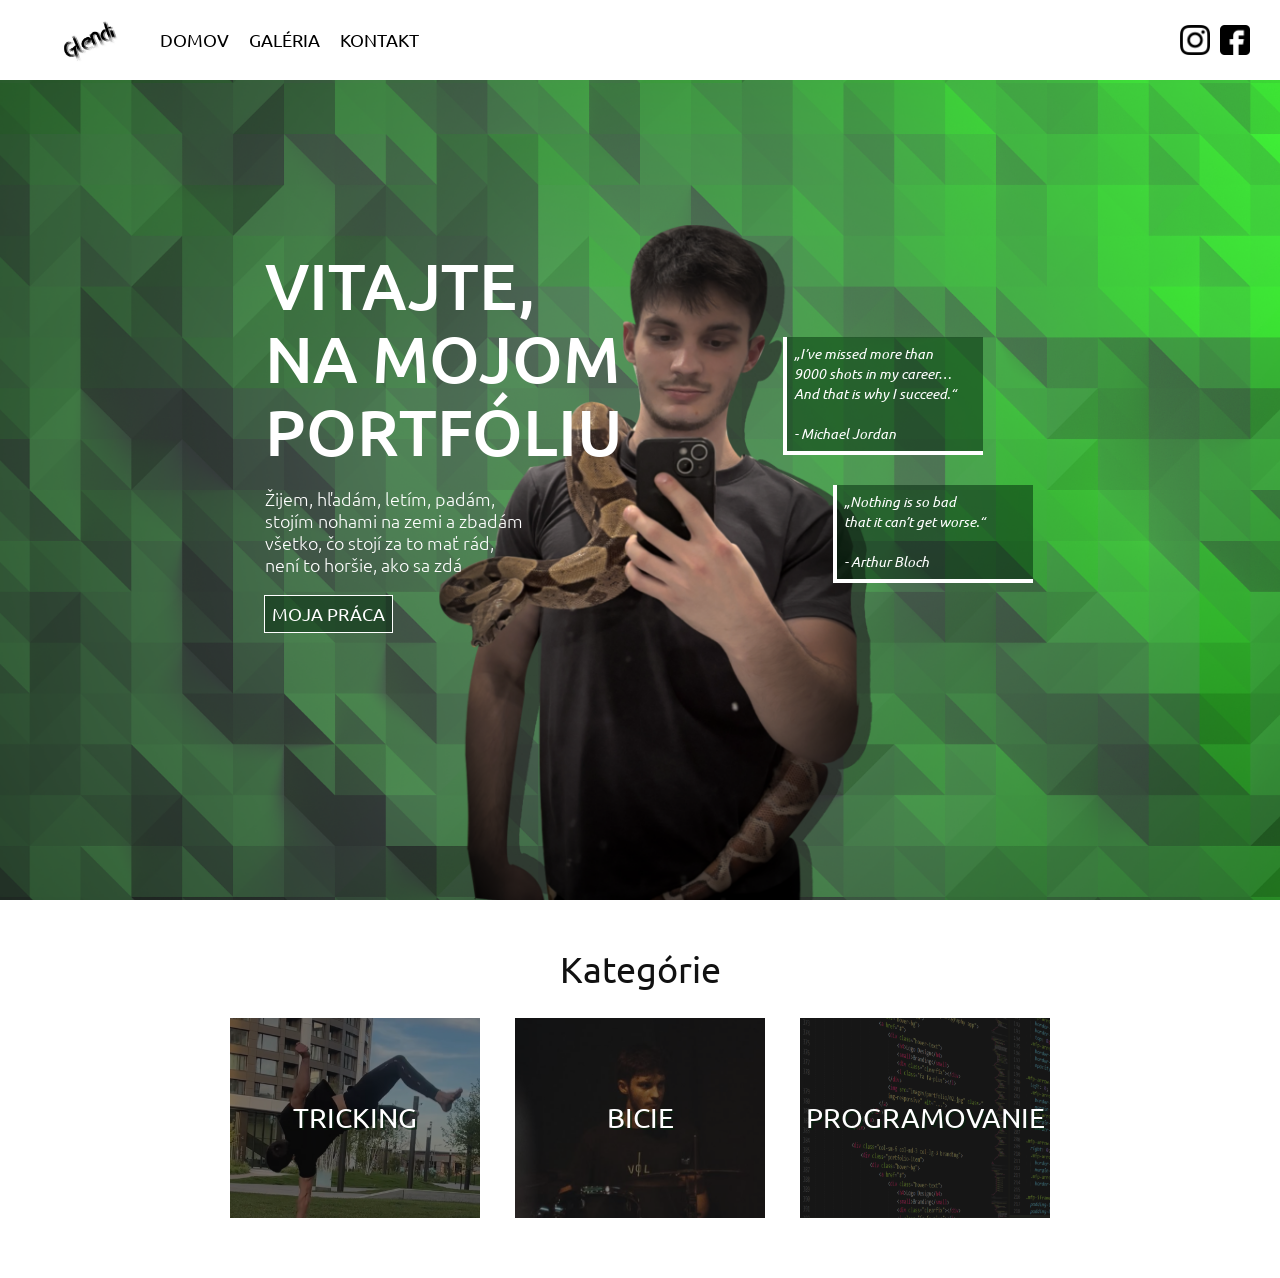
==== index.html @ 655c729f "vytvoril som sekciu s kategoriami, je tam animacia pre hover a overlay na pozadi aby som nemusel lad" ====
<!DOCTYPE html>
<html lang="sk">
<head>
    <meta charset="UTF-8">
    <meta name="viewport" content="width=device-width, initial-scale=1.0">
    <meta name="google" content="notranslate">
    <link rel="preconnect" href="https://fonts.googleapis.com">
    <link rel="preconnect" href="https://fonts.gstatic.com" crossorigin>
    <link href="https://fonts.googleapis.com/css2?family=Ubuntu:ital,wght@0,300;0,400;0,500;0,700;1,300;1,400;1,500;1,700&display=swap" rel="stylesheet">
    <link rel="stylesheet" href="css/reset.css">
    <link rel="stylesheet" href="css/main.css">
    <link rel="stylesheet" href="css/index.css">
    <title>Michal Vojáček - Portfólio</title>
</head>
<body>
    <header class="header-main">
        <div class="header-main-pfp">
            <img src="img/logo.jpg">
            <nav class="header-main-nav">
                <ul>
                    <li><a href="index.html">Domov</a></li>
                    <li><a href="#">Galéria</a></li>
                    <li><a href="#">Kontakt</a></li>  
                </ul>
            </nav>
        </div>
        <div class="header-main-sm">
            <a href="https://www.instagram.com/tricking_glend/"><div class="header-main-sm-ig"></div></a>
            <a href="https://www.facebook.com/michal.vojacek.161/about"><div class="header-main-sm-fb"></div></a>
            </div>
        </div>
    </header>
    <main>
        <div class="main-intro">
            <h1>Vitajte,<br>na mojom<br>portfóliu</h1>
            <p>Žijem, hľadám, letím, padám,<br>stojím nohami na zemi a zbadám<br>
            všetko, čo stojí za to mať rád,<br>není to horšie, ako sa zdá</p>
            <a href="#">Moja práca</a>
        </div>
        <div class="main-quotes">
            <p>„I’ve missed more than<br>9000 shots in my career…<br>And that is why I succeed.“
            <br><br> - Michael Jordan</p>
            <p>„Nothing is so bad<br>that it can’t get worse.“<br><br> - Arthur Bloch</p>
        </div>
    </main>
    <section class="index-category">
        <p>Kategórie</p>
        <a href="#" class="index-category-box">
            <h3>Tricking</h3>
            <div class="dark-overlay"></div>
        </a>
        <a href="#" class="index-category-box">
            <h3>Bicie</h3>
            <div class="dark-overlay"></div>
        </a>
        <a href="#" class="index-category-box">
            <h3>Programovanie</h3>
            <div class="dark-overlay"></div>
        </a>
    </section>
</body>
</html>
---- css/main.css ----
:root {
   --site-color-1: #00260a;
}

body {
    background-color: var(--site-color-1);
}

body:after {
    content: url(../img/instagram.png)  url(../img/facebook.png);
    position: absolute;
    height: 0;
    width: 0;
    z-index: -1;
    overflow: hidden;
}

h1 {
    font-size: 26px;
    line-height: 32px;
    color: white;
    font-family: "Ubuntu", sans-serif;
    font-weight: 450;
    text-transform: uppercase;
}

p {
    font-size: 14px;
    line-height: 18px;
    color: white;
    font-family: "Ubuntu", sans-serif;
    font-weight:200;
}

a {
    cursor: pointer;
    font-size: 18px;
    line-height: 22px;
    color: white;
    font-family: "Ubuntu", sans-serif;
    text-transform: uppercase;
}

.header-main {
    height: 80px;
    top: 0;
    width: 100%;
    background-color: white;
    display: flex;
    justify-content: space-between;
    position: fixed;
    z-index: 1000;
}

.header-main-pfp {
    height: 100%;
    width: fit-content;
    display: flex;
    padding-left: 50px;
}

.header-main-pfp img {
    height: 80px;
}

.header-main-nav {
    height: 100%;
    width: fit-content;
    padding-left: 20px;
}

.header-main-nav ul{
    list-style: none; /*zabrani bulletpointom, odrazkam atd*/
}

.header-main-nav ul li{
    display: inline;
    float: left; /*pritlaci k sebe kontent aby som si urcil medzery ja*/
}

.header-main-nav ul li a{
    padding: 0 10px; /*rovnako ako 0 10px 0 10px*/
    font-family: "Ubuntu", sans-serif;
    line-height: 80px; /*vertikalne oddelenie, nastavi vysku v ktorej sa vycentruje kontent*/
    color: black;
    display: block; /*bude sa spravat ako block a nie text*/
    height: 100%; /*vyska rovnaka jak vyska hlavicky zaisti ze nemusim kliknut priamo na text aby som otvoril link*/
}

.header-main-nav ul li a:hover{
    color: #46a808;
}

.header-main-sm {
    height: 100%;
    width: fit-content;
    padding: 0 30px;
    display: flex;
    align-items: center; /*vertikalny stred*/
    column-gap: 10px;
}

.header-main-sm-ig {
    background-image: url(../img/instagram_black.png);
    width: 30px;
    height: 30px;
    background-size: cover;
    background-repeat: no-repeat;
}

.header-main-sm-fb:hover{
    background-image: url(../img/facebook.png);
}

.header-main-sm-ig:hover{
    background-image: url(../img/instagram.png);
}


.header-main-sm-fb {
    background-image: url(../img/facebook_black.png);
    width: 30px;
    height: 30px;
    background-size: cover; /*pokrytie celeho divka*/
    background-repeat: no-repeat;
}
---- css/index.css ----
main {
    width: 100%;
    height: calc(100vh - 80px);
    background-color: var(--site-color-1); /*ak je v jednom z linknutych css suborov nastavena premenna, da sa pouzit aj v ostatnych suboroch*/
    margin-top: 80px;
    background-image: url(../img/hero_page.png), url(../img/pozadie.png); /*prvy je vzdy na vrchu*/
    background-size: 100vh, cover; /*ak je viac obrazkov nastavenych ako pozadie, da sa pisat dva parametre do jedneho riadku*/
    background-repeat: no-repeat;
    background-position: bottom, center;
    display: flex;
    justify-content: center; /*horizontalne do stredu*/
    align-items: center; /*vertikalne do stredu*/
}

main .main-intro h1{
    font-size: 65px;
    line-height: 73px;
}

main .main-quotes p {
    background-color: #00260a80;
    background-blend-mode: difference;
    width: 200px;
    font-style: italic;
    line-height: 20px;
    padding: 7px;
    border-left: 4px solid white; /*border: width style color*/
    border-bottom: 4px solid white; /*border je z vnutra, outline je z vonka*/
}

main .main-intro a {
    display: block;
    background-color: #00260a80;
    width: fit-content;
    padding: 7px;
    outline: 1px solid white;
}

main .main-intro p {
    font-size: 18px;
    line-height: 22px;
}

main .main-quotes p:nth-child(2) {
    margin-left: 50px; /*child je hocijaky objekt v kontainery, toto  znamena ze kazde xte (podla zatvorky) sa bude spravat dane*/
}

main .main-intro {
    position: relative;
    right: 100px;
    bottom: 50px;
    display: grid;
    row-gap: 20px;
}

main .main-quotes {
    display: grid; /*ma aj stlpce aj riadky*/
    row-gap: 30px;
    position: relative;
    left: 60px;
    bottom: 30px;
    width: 15vw;
}

/*SEKCIA CATEGORY*/

.index-category {
    width: 100%;
    padding: 60px 0;
    background-color: white;
    display: flex;
    justify-content: center;
    column-gap: 35px;
    flex-wrap: wrap;
}

.index-category-box {
    width: 250px;
    height: 200px;
    background-color: red;
    font-size: 32px;
    font-family: "Ubuntu", sans-serif;
    color: white;
    align-content: center;
    background-size: cover;
    background-repeat: no-repeat;
    background-color: var(--site-color-1);
    transition: transform 0.2s ease;
    z-index: 0;
    position: relative;
}

.index-category-box:hover {
    transform: scale(1.1);
}

.index-category-box h3 {
    font-size: 28px;
    font-family: "Ubuntu", sans-serif;
    color: white;
    text-align: center;
    text-shadow: 2px 2px 0px #00260a80; /*takto sa robi tie textu, xoffset yoffset blur farba*/
    line-height: 38px;
    position: relative;
    z-index: 200;
}

.index-category-box:nth-child(2) {
    background-image: url(../img/tricking.jpg);
    background-position: center;
}

.index-category-box:nth-child(3) {
    background-image: url(../img/bicie.jpg);
}

.index-category-box:nth-child(4) {
    background-image: url(../img/programovanie.png);
}

.index-category p {
    color: #111;
    text-align: center;
    font-weight: 400;
    font-size: 36px;
    padding-bottom: 40px;
    flex-basis: 100%; /*flex basis je pociatocna velkost prvku predtym ako flexbox rozdeli miesto*/
}

.dark-overlay {
    width: 100%;
    height: 100%;
    background-color: #111;
    opacity: 0.5;
    z-index: 100;
    position: absolute;
    top: 0;
    bottom: 0;
    left: 0;
    right: 0;
}

.index-category-box:hover .dark-overlay { /*da sa zmenit aj iny element ako ten na ktorom mam kurzor*/
    opacity: 0.1;
}
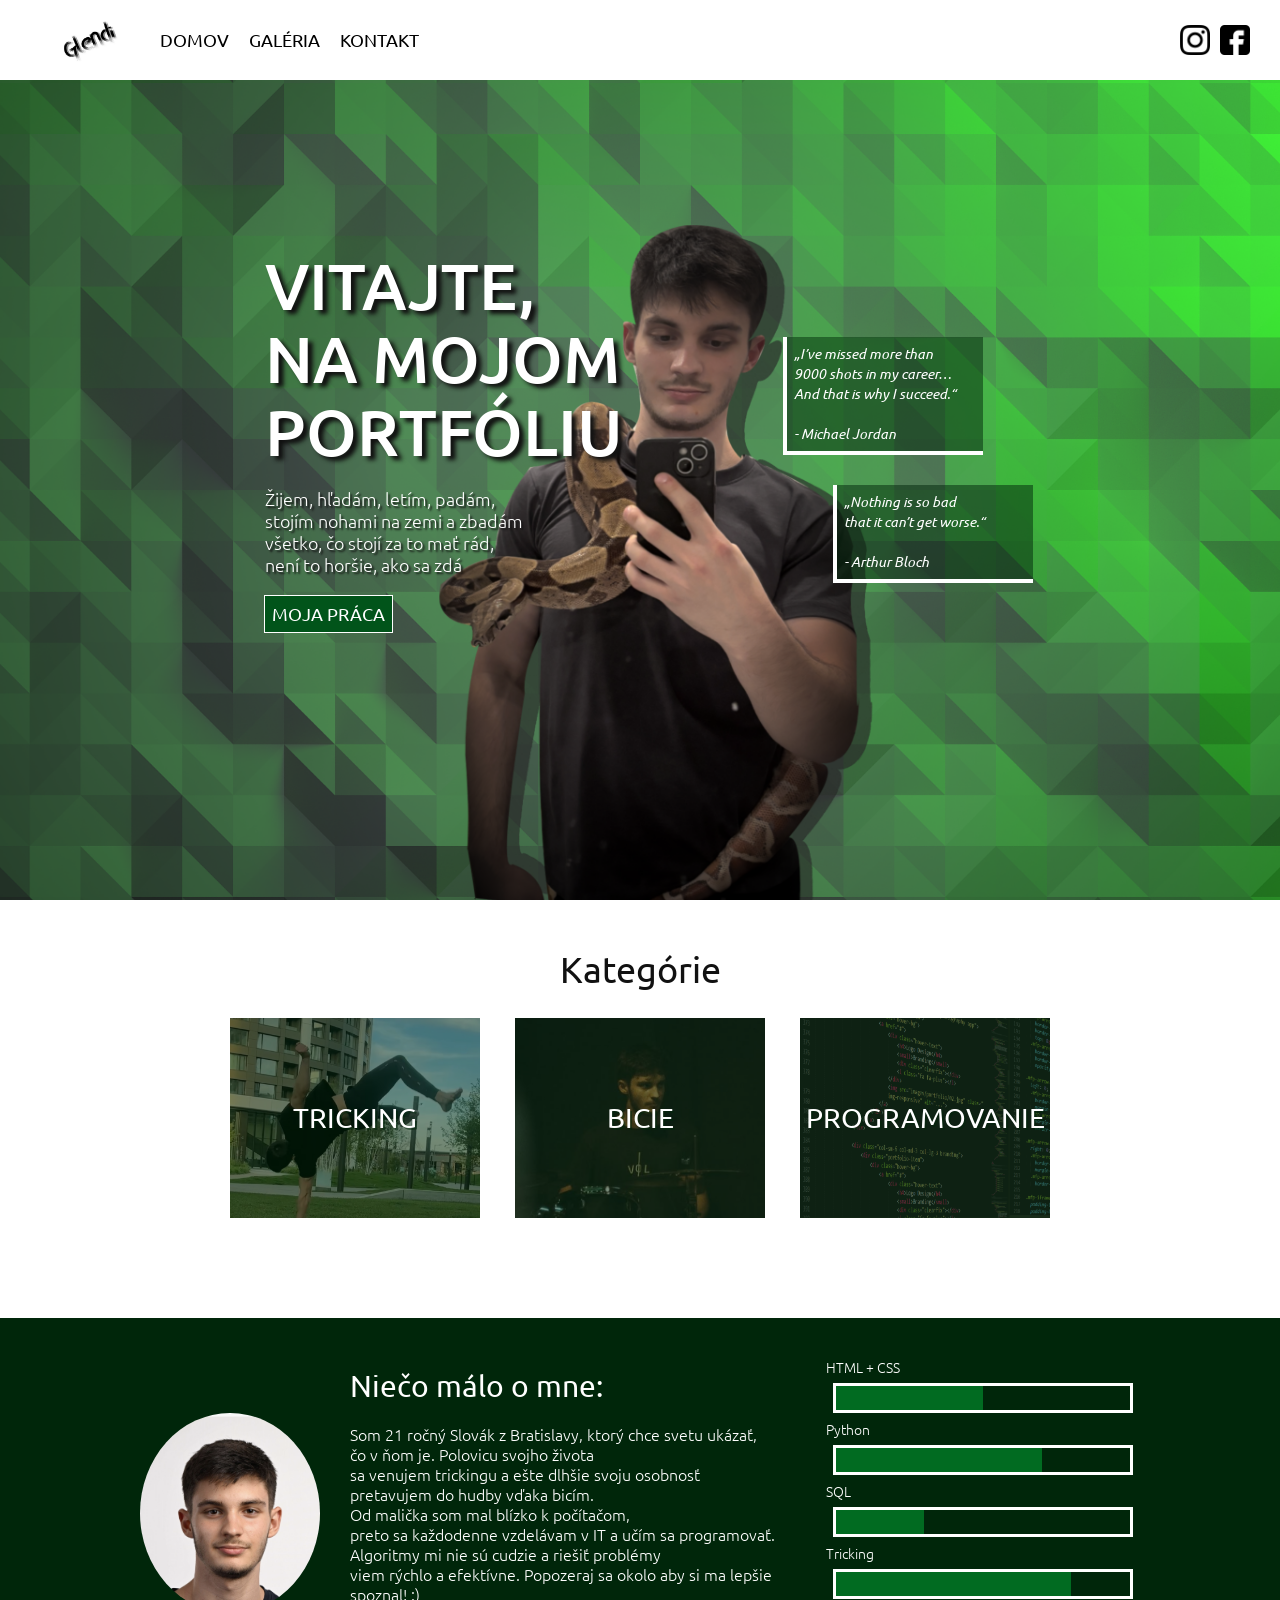
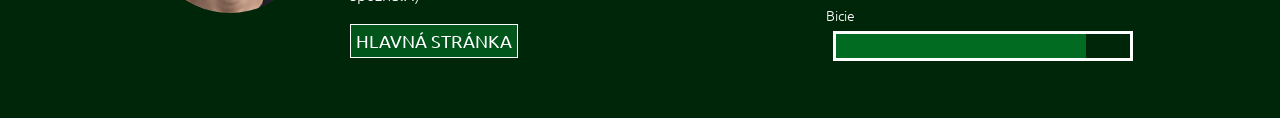
==== commit 9ab2f7cd: "pridal som sekciu o mne, je tam fotka, kratky text a tabulka skillov robena cez css" ====
--- a/index.html
+++ b/index.html
@@ -58,5 +58,42 @@
             <div class="dark-overlay"></div>
         </a>
     </section>
+    <section class="index-about">
+        <div class="wrapper-main index-about-flex"> <!--ak dam medzeru, bere sa to ako dalsia classa-->
+            <div class="index-about-image"></div>
+            <div class="index-about-text">
+                <h2>Niečo málo o mne:</h2>
+                <p>Som 21 ročný Slovák z Bratislavy, ktorý chce svetu ukázať,<br>
+                čo v ňom je. Polovicu svojho života<br>sa venujem trickingu a ešte dlhšie svoju osobnosť<br>
+                pretavujem do hudby vďaka bicím.<br>Od malička som mal blízko k počítačom,<br>
+                preto sa každodenne vzdelávam v IT a učím sa programovať.<br>
+                Algoritmy mi nie sú cudzie a riešiť problémy<br>
+                viem rýchlo a efektívne. Popozeraj sa okolo aby si ma lepšie spoznal! :) </p>
+                <a href="index.html">Hlavná stránka</a>
+            </div>
+            <div class="index-about-skill">
+                <p>HTML + CSS</p>
+                <div class="index-about-skill-bar">
+                    <div class="index-about-skill-bar-fill htmlcss"></div>
+                </div>
+                <p>Python</p>
+                <div class="index-about-skill-bar">
+                    <div class="index-about-skill-bar-fill py"></div>
+                </div>
+                <p>SQL</p>
+                <div class="index-about-skill-bar">
+                    <div class="index-about-skill-bar-fill sql"></div>
+                </div>
+                <p>Tricking</p>
+                <div class="index-about-skill-bar">
+                    <div class="index-about-skill-bar-fill tr"></div>
+                </div>
+                <p>Bicie</p>
+                <div class="index-about-skill-bar">
+                    <div class="index-about-skill-bar-fill bc"></div>
+                </div>
+            </div>
+        </div>
+    </section>
 </body>
 </html>
--- a/css/main.css
+++ b/css/main.css
@@ -1,5 +1,7 @@
 :root {
    --site-color-1: #00260a;
+   --site-color-2: #01541a;
+   --site-color-3: #016b21;
 }
 
 body {
@@ -13,6 +15,11 @@
     width: 0;
     z-index: -1;
     overflow: hidden;
+}
+
+.wrapper-main{
+    width: 1000px;
+    margin: 0 auto;
 }
 
 h1 {
--- a/css/index.css
+++ b/css/index.css
@@ -15,6 +15,7 @@
 main .main-intro h1{
     font-size: 65px;
     line-height: 73px;
+    text-shadow: 5px 4px 4px #111;
 }
 
 main .main-quotes p {
@@ -30,15 +31,20 @@
 
 main .main-intro a {
     display: block;
-    background-color: #00260a80;
+    background-color: var(--site-color-2);
     width: fit-content;
     padding: 7px;
     outline: 1px solid white;
 }
 
+main .main-intro a:hover {
+    background-color: var(--site-color-3);
+}
+
 main .main-intro p {
     font-size: 18px;
     line-height: 22px;
+    text-shadow: 2px 2px 2px #111;
 }
 
 main .main-quotes p:nth-child(2) {
@@ -66,7 +72,7 @@
 
 .index-category {
     width: 100%;
-    padding: 60px 0;
+    padding: 60px 0 100px 0;
     background-color: white;
     display: flex;
     justify-content: center;
@@ -130,7 +136,7 @@
 .dark-overlay {
     width: 100%;
     height: 100%;
-    background-color: #111;
+    background-color: var(--site-color-1);
     opacity: 0.5;
     z-index: 100;
     position: absolute;
@@ -142,4 +148,92 @@
 
 .index-category-box:hover .dark-overlay { /*da sa zmenit aj iny element ako ten na ktorom mam kurzor*/
     opacity: 0.1;
-}+}
+
+/*SEKCIA ABOUT ME*/
+
+.index-about {
+    background-color: var(--site-color-1);
+    height: 400px;
+    padding: 40px;
+}
+
+.index-about-flex {
+    display: flex;
+    justify-content: center;
+    align-items: center;
+    column-gap: 30px;
+}
+
+.index-about-image {
+    background-image: url(../img/fotka.png);
+    background-size: cover;
+    background-repeat: no-repeat;
+    background-position: center;
+    width: 200px;
+    height: 200px;
+    border-radius: 50%;
+}
+
+.index-about-text {
+    display: flex;
+    flex-direction: column; /*zobrazenie do stlpca s flexom*/
+    row-gap: 20px;
+}
+
+.index-about-text h2 {
+    color: white;
+    font-family: "Ubuntu", sans-serif;
+    font-weight: 400;
+    font-size: 30px;
+}
+
+.index-about-text p {
+    font-size: 16px;
+    line-height: 20px;
+    font-weight: 100; 
+}
+
+.index-about-text a {
+    border: 1px solid white;
+    padding: 5px;
+    background-color: var(--site-color-2);
+    width: fit-content;
+}
+
+.index-about-text a:hover {
+    background-color: var(--site-color-3);
+}
+
+.index-about-skill-bar {
+    border: 3px solid white;
+    width: 300px;
+    height: 30px;
+    margin: 7px;
+}
+
+.index-about-skill-bar-fill:nth-child(1) {
+    background-color: var(--site-color-3);
+    height: 100%;
+}
+
+.htmlcss {
+    width: 50%;
+}
+
+.py {
+    width: 70%;
+}
+
+.sql {
+    width: 30%;
+}
+
+.tr {
+    width: 80%;
+}
+
+.bc {
+    width: 85%;
+}
+
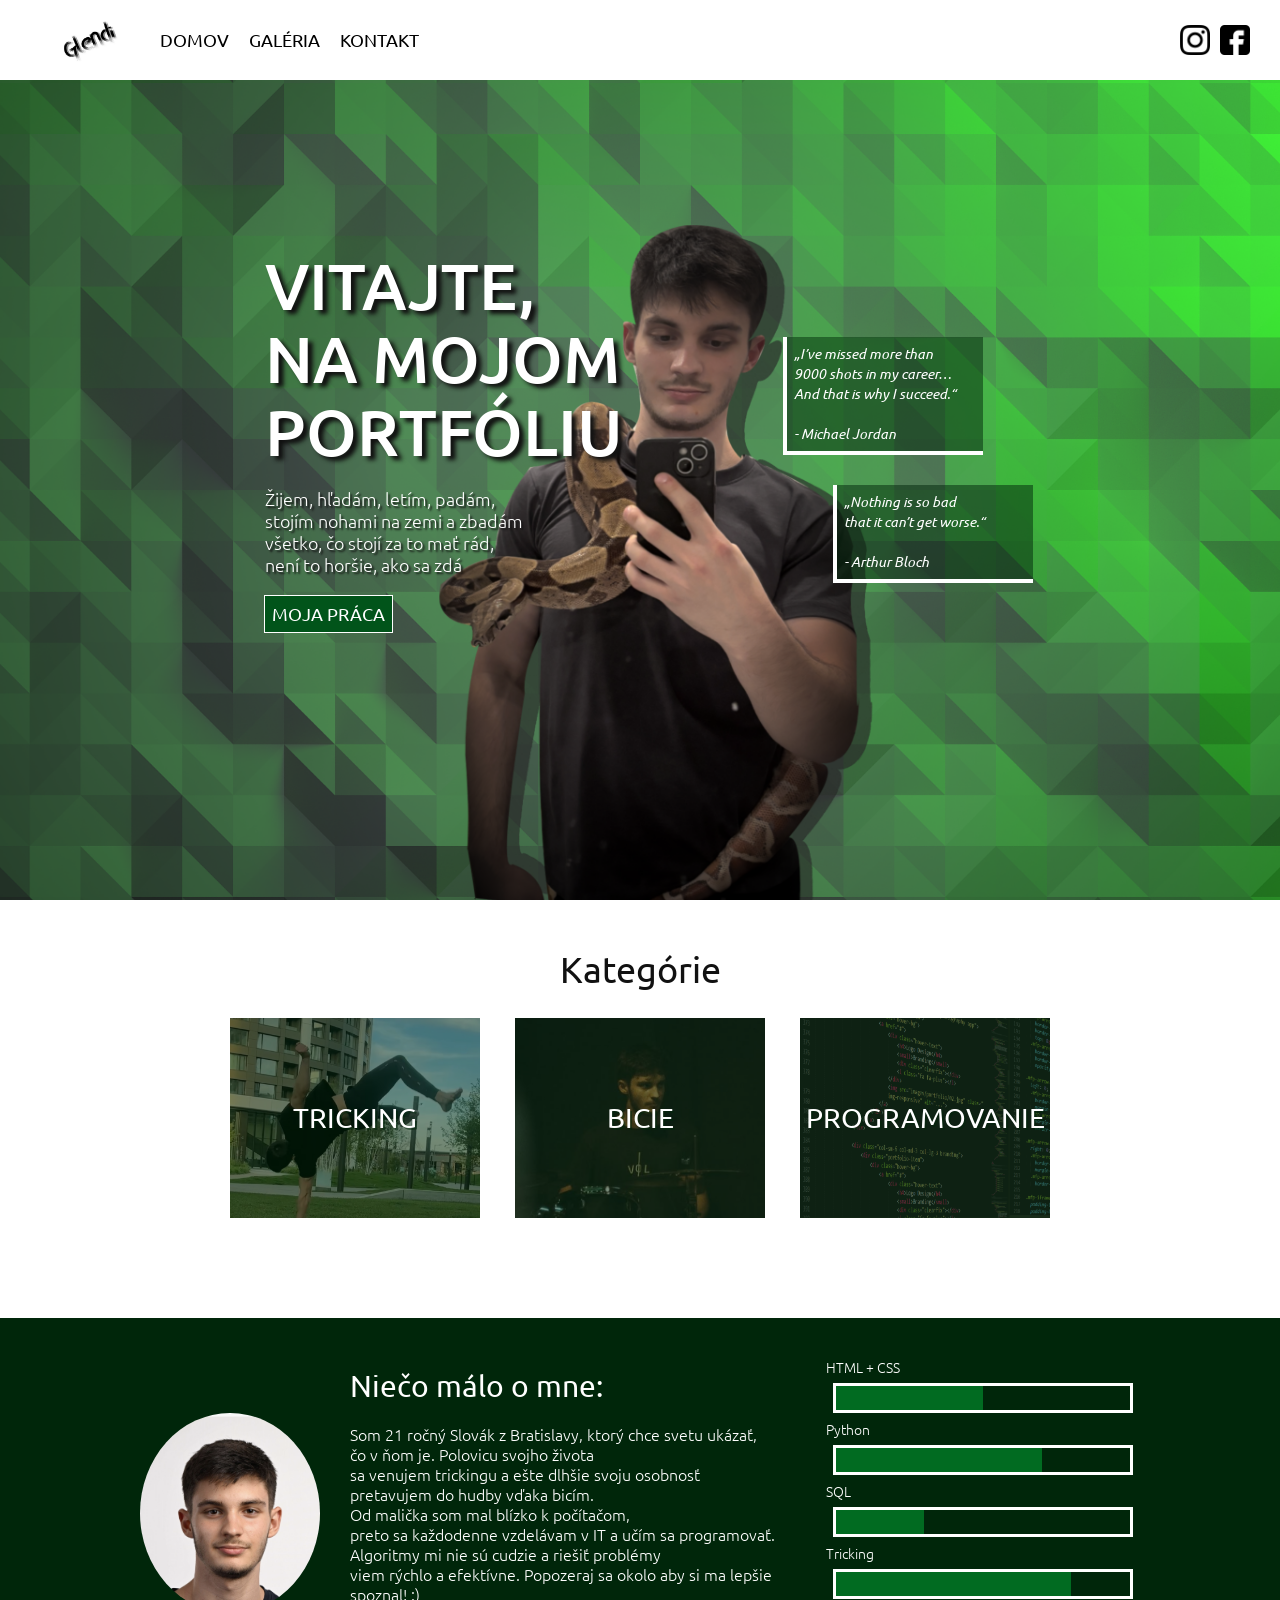
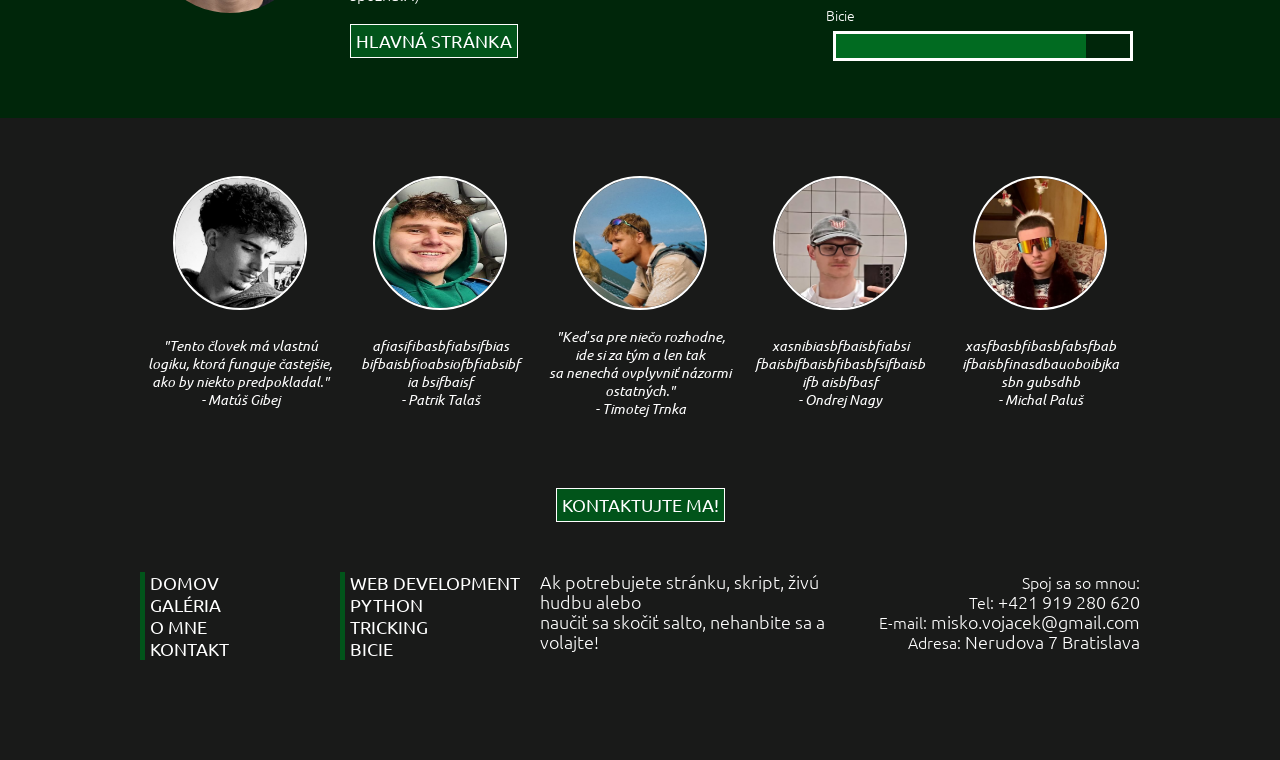
==== commit 4f95589c: "dokončil som index stránku pridaním footeru, zakomentoval som si potrebné veci v kóde a upratal som " ====
--- a/index.html
+++ b/index.html
@@ -4,15 +4,18 @@
     <meta charset="UTF-8">
     <meta name="viewport" content="width=device-width, initial-scale=1.0">
     <meta name="google" content="notranslate">
+    <!--LINKY NA FONTY-->
     <link rel="preconnect" href="https://fonts.googleapis.com">
     <link rel="preconnect" href="https://fonts.gstatic.com" crossorigin>
     <link href="https://fonts.googleapis.com/css2?family=Ubuntu:ital,wght@0,300;0,400;0,500;0,700;1,300;1,400;1,500;1,700&display=swap" rel="stylesheet">
+    <!--LINKY NA CSS SÚBORY-->
     <link rel="stylesheet" href="css/reset.css">
     <link rel="stylesheet" href="css/main.css">
     <link rel="stylesheet" href="css/index.css">
     <title>Michal Vojáček - Portfólio</title>
 </head>
 <body>
+    <!--HLAVIČKA-->
     <header class="header-main">
         <div class="header-main-pfp">
             <img src="img/logo.jpg">
@@ -30,6 +33,7 @@
             </div>
         </div>
     </header>
+    <!--ÚVODNÁ STRÁNKA-->
     <main>
         <div class="main-intro">
             <h1>Vitajte,<br>na mojom<br>portfóliu</h1>
@@ -43,6 +47,7 @@
             <p>„Nothing is so bad<br>that it can’t get worse.“<br><br> - Arthur Bloch</p>
         </div>
     </main>
+    <!--SEKCIA KATEGÓRIÍ-->
     <section class="index-category">
         <p>Kategórie</p>
         <a href="#" class="index-category-box">
@@ -58,6 +63,7 @@
             <div class="dark-overlay"></div>
         </a>
     </section>
+    <!--SEKCIA O MNE-->
     <section class="index-about">
         <div class="wrapper-main index-about-flex"> <!--ak dam medzeru, bere sa to ako dalsia classa-->
             <div class="index-about-image"></div>
@@ -95,5 +101,62 @@
             </div>
         </div>
     </section>
+    <!--FOOTER STRÁNKY-->
+    <footer class="footer-main">
+        <div class="wrapper-main footer-main-flex">
+            <div class="footer-testemoni">
+                <img src="img/matus_gibej.jpg" alt="Fotka Matúša Gibeja">
+                <p>"Tento človek má vlastnú<br>logiku, ktorá funguje častejšie,<br>
+                ako by niekto predpokladal."<br> - Matúš Gibej</p>
+            </div>
+            <div class="footer-testemoni">
+                <img src="img/patrik_talas.jpg" alt="Fotka Patrika Talaša">
+                <p>afiasifibasbfiabsifbias<br>bifbaisbfioabsiofbfiabsibf<br>ia
+                bsifbaisf<br> - Patrik Talaš</p>
+            </div>
+            <div class="footer-testemoni">
+                <img src="img/timotej_trnka.jpg" alt="Fotka Timoteja Trnku">
+                <p>"Keď sa pre niečo rozhodne,<br> ide si za tým a len tak<br>
+                sa nenechá ovplyvniť názormi ostatných."<br> - Timotej Trnka
+            </div>
+            <div class="footer-testemoni">
+                <img src="img/ondrej_nagy.jpg" alt="Fotka Ondreja Nagya">
+                <p>xasnibiasbfbaisbfiabsi<br>fbaisbifbaisbfibasbfsifbaisb<br>ifb
+                aisbfbasf<br> - Ondrej Nagy</p>
+            </div>
+            <div class="footer-testemoni">
+                <img src="img/michal_palus.jpg" alt="Fotka Michala Paluša">
+                <p>xasfbasbfibasbfabsfbab<br>ifbaisbfinasdbauoboibjka<br>sbn
+                gubsdhb<br> - Michal Paluš</p>
+            </div>
+            <a href="#" class="footer-main-getintouch">Kontaktujte ma!</a>
+            <div class="footer-site-map">
+                <ul class="footer-nav">
+                    <li><a href="#">Domov</a></li>
+                    <li><a href="#">Galéria</a></li>
+                    <li><a href="#">O mne</a></li>
+                    <li><a href="#">Kontakt</a></li>
+                </ul>
+                <ul>
+                    <li><a href="#">Web Development</a></li>
+                    <li><a href="#">Python</a></li>
+                    <li><a href="#">Tricking</a></li>
+                    <li><a href="#">Bicie</a></li>
+                </ul>
+                <ul>
+                    <li>
+                        <p>Ak potrebujete stránku, skript, živú hudbu alebo<br>
+                        naučiť sa skočiť salto, nehanbite sa a volajte!</p>
+                    </li>
+                </ul>
+                <ul>
+                    <li>Spoj sa so mnou:</li>
+                    <li>Tel: <a href="#" class="footer-site-map-contact">+421 919 280 620</a></li>
+                    <li>E-mail: <a href="#" class="footer-site-map-contact">misko.vojacek@gmail.com</a></li>
+                    <li>Adresa: <a href="#" class="footer-site-map-contact">Nerudova 7 Bratislava</a></li>
+                </ul>
+            </div>
+        </div>
+    </footer>
 </body>
 </html>
--- a/css/main.css
+++ b/css/main.css
@@ -1,3 +1,5 @@
+/*PREMENNÉ FARIEB*/
+
 :root {
    --site-color-1: #00260a;
    --site-color-2: #01541a;
@@ -7,6 +9,8 @@
 body {
     background-color: var(--site-color-1);
 }
+
+/*PRELOAD OBRÁZKOV*/
 
 body:after {
     content: url(../img/instagram.png)  url(../img/facebook.png);
@@ -17,14 +21,16 @@
     overflow: hidden;
 }
 
+/*Wrapper na zarovnanie contentu po celej stránke*/
+
 .wrapper-main{
     width: 1000px;
     margin: 0 auto;
 }
 
+/*ZÁKLADNÉ NASTAVENIA PRVKOV*/
+
 h1 {
-    font-size: 26px;
-    line-height: 32px;
     color: white;
     font-family: "Ubuntu", sans-serif;
     font-weight: 450;
@@ -47,6 +53,8 @@
     font-family: "Ubuntu", sans-serif;
     text-transform: uppercase;
 }
+
+/*SEKCIA HEADER*/
 
 .header-main {
     height: 80px;
@@ -92,10 +100,11 @@
     color: black;
     display: block; /*bude sa spravat ako block a nie text*/
     height: 100%; /*vyska rovnaka jak vyska hlavicky zaisti ze nemusim kliknut priamo na text aby som otvoril link*/
+    transition: color 0.15s ease-in-out; /*transition sa pridava na base, nie na hover*/
 }
 
 .header-main-nav ul li a:hover{
-    color: #46a808;
+    color: var(--site-color-3);
 }
 
 .header-main-sm {
@@ -115,19 +124,121 @@
     background-repeat: no-repeat;
 }
 
-.header-main-sm-fb:hover{
-    background-image: url(../img/facebook.png);
-}
-
-.header-main-sm-ig:hover{
-    background-image: url(../img/instagram.png);
-}
-
-
 .header-main-sm-fb {
     background-image: url(../img/facebook_black.png);
     width: 30px;
     height: 30px;
     background-size: cover; /*pokrytie celeho divka*/
     background-repeat: no-repeat;
-}+}
+
+.header-main-sm-fb:hover{
+    background-image: url(../img/facebook.png);
+}
+
+.header-main-sm-ig:hover{
+    background-image: url(../img/instagram.png);
+}
+
+/*FOOTER*/
+
+.footer-main {
+    width: 100%;
+    padding: 60px 0 50px 0;
+    background-color: #191a19;
+}
+
+.footer-main-flex {
+    display: flex;
+    justify-content: center;
+    flex-wrap: wrap;
+}
+
+.footer-testemoni {
+    display: flex;
+    flex-basis: 20%;
+    flex-wrap: wrap;
+    justify-content: center;
+}
+
+.footer-testemoni img{
+    width: 130px;
+    height: 130px;
+    border-radius: 50%;
+    outline: 2px solid white;
+}
+
+.footer-testemoni p {
+    font-style: italic; 
+    text-align: center;
+    padding: 20px 0; 
+}
+
+.footer-main-getintouch { 
+    text-align: center;
+    padding: 5px 5px;
+    border: 1px solid white;
+    background-color: var(--site-color-2);
+    margin-top: 50px;
+    transition: background-color 0.15s ease-in-out;
+}
+
+.footer-main-getintouch:hover {
+    background-color: var(--site-color-3);
+}
+
+.footer-site-map {
+    display: flex;
+    flex-basis: 100%;
+    justify-content: center;
+    padding: 50px 0;
+}
+
+.footer-site-map ul:nth-child(1), .footer-site-map ul:nth-child(2) {
+    flex-basis: 200px;
+    padding-left: 5px;
+    border-left: 5px solid var(--site-color-2)
+    /*viem targetovat aj viacero classov naraz, oddeluje sa ciarkou*/
+}
+
+.footer-site-map ul:nth-child(1) li, .footer-site-map ul:nth-child(2) li {
+    transition: transform 0.15s ease-in-out
+}
+
+.footer-site-map ul:nth-child(1) li:hover, .footer-site-map ul:nth-child(2) li:hover {
+    transform: scale(1.1);
+}
+
+.footer-site-map ul:nth-child(3) {
+    flex-basis: 300px;
+}
+
+.footer-site-map ul:nth-child(3) p {
+    font-size: 18px;
+    line-height: 20px;
+}
+
+.footer-site-map ul:nth-child(4) {
+    flex-grow: 1; /*dorastie do konca sirky kontajneru*/
+}
+
+.footer-site-map ul:nth-child(4) li {
+    text-align: right;
+    color: white;
+    font-size: 16px;
+    line-height: 20px;
+    color: white;
+    font-family: "Ubuntu", sans-serif;
+    font-weight:200;
+}
+
+.footer-site-map-contact {
+    text-transform: none;
+    font-size: 18px;
+    line-height: 20px;
+}
+
+.footer-site-map-contact:hover {
+    color: var(--site-color-3);
+}
+
--- a/css/index.css
+++ b/css/index.css
@@ -1,3 +1,5 @@
+/*SEKCIA MAIN*/
+
 main {
     width: 100%;
     height: calc(100vh - 80px);
@@ -12,10 +14,46 @@
     align-items: center; /*vertikalne do stredu*/
 }
 
+main .main-intro {
+    position: relative;
+    right: 100px;
+    bottom: 50px;
+    display: grid;
+    row-gap: 20px;
+}
+
 main .main-intro h1{
     font-size: 65px;
     line-height: 73px;
     text-shadow: 5px 4px 4px #111;
+}
+
+main .main-intro a {
+    display: block;
+    background-color: var(--site-color-2);
+    width: fit-content;
+    padding: 7px;
+    outline: 1px solid white;
+    transition: background-color 0.15s ease-in-out;
+}
+
+main .main-intro a:hover {
+    background-color: var(--site-color-3);
+}
+
+main .main-intro p {
+    font-size: 18px;
+    line-height: 22px;
+    text-shadow: 2px 2px 2px #111;
+}
+
+main .main-quotes {
+    display: grid; /*ma aj stlpce aj riadky*/
+    row-gap: 30px;
+    position: relative;
+    left: 60px;
+    bottom: 30px;
+    width: 15vw;
 }
 
 main .main-quotes p {
@@ -29,43 +67,8 @@
     border-bottom: 4px solid white; /*border je z vnutra, outline je z vonka*/
 }
 
-main .main-intro a {
-    display: block;
-    background-color: var(--site-color-2);
-    width: fit-content;
-    padding: 7px;
-    outline: 1px solid white;
-}
-
-main .main-intro a:hover {
-    background-color: var(--site-color-3);
-}
-
-main .main-intro p {
-    font-size: 18px;
-    line-height: 22px;
-    text-shadow: 2px 2px 2px #111;
-}
-
 main .main-quotes p:nth-child(2) {
     margin-left: 50px; /*child je hocijaky objekt v kontainery, toto  znamena ze kazde xte (podla zatvorky) sa bude spravat dane*/
-}
-
-main .main-intro {
-    position: relative;
-    right: 100px;
-    bottom: 50px;
-    display: grid;
-    row-gap: 20px;
-}
-
-main .main-quotes {
-    display: grid; /*ma aj stlpce aj riadky*/
-    row-gap: 30px;
-    position: relative;
-    left: 60px;
-    bottom: 30px;
-    width: 15vw;
 }
 
 /*SEKCIA CATEGORY*/
@@ -199,6 +202,7 @@
     padding: 5px;
     background-color: var(--site-color-2);
     width: fit-content;
+    transition: background-color 0.15s ease-in-out;
 }
 
 .index-about-text a:hover {
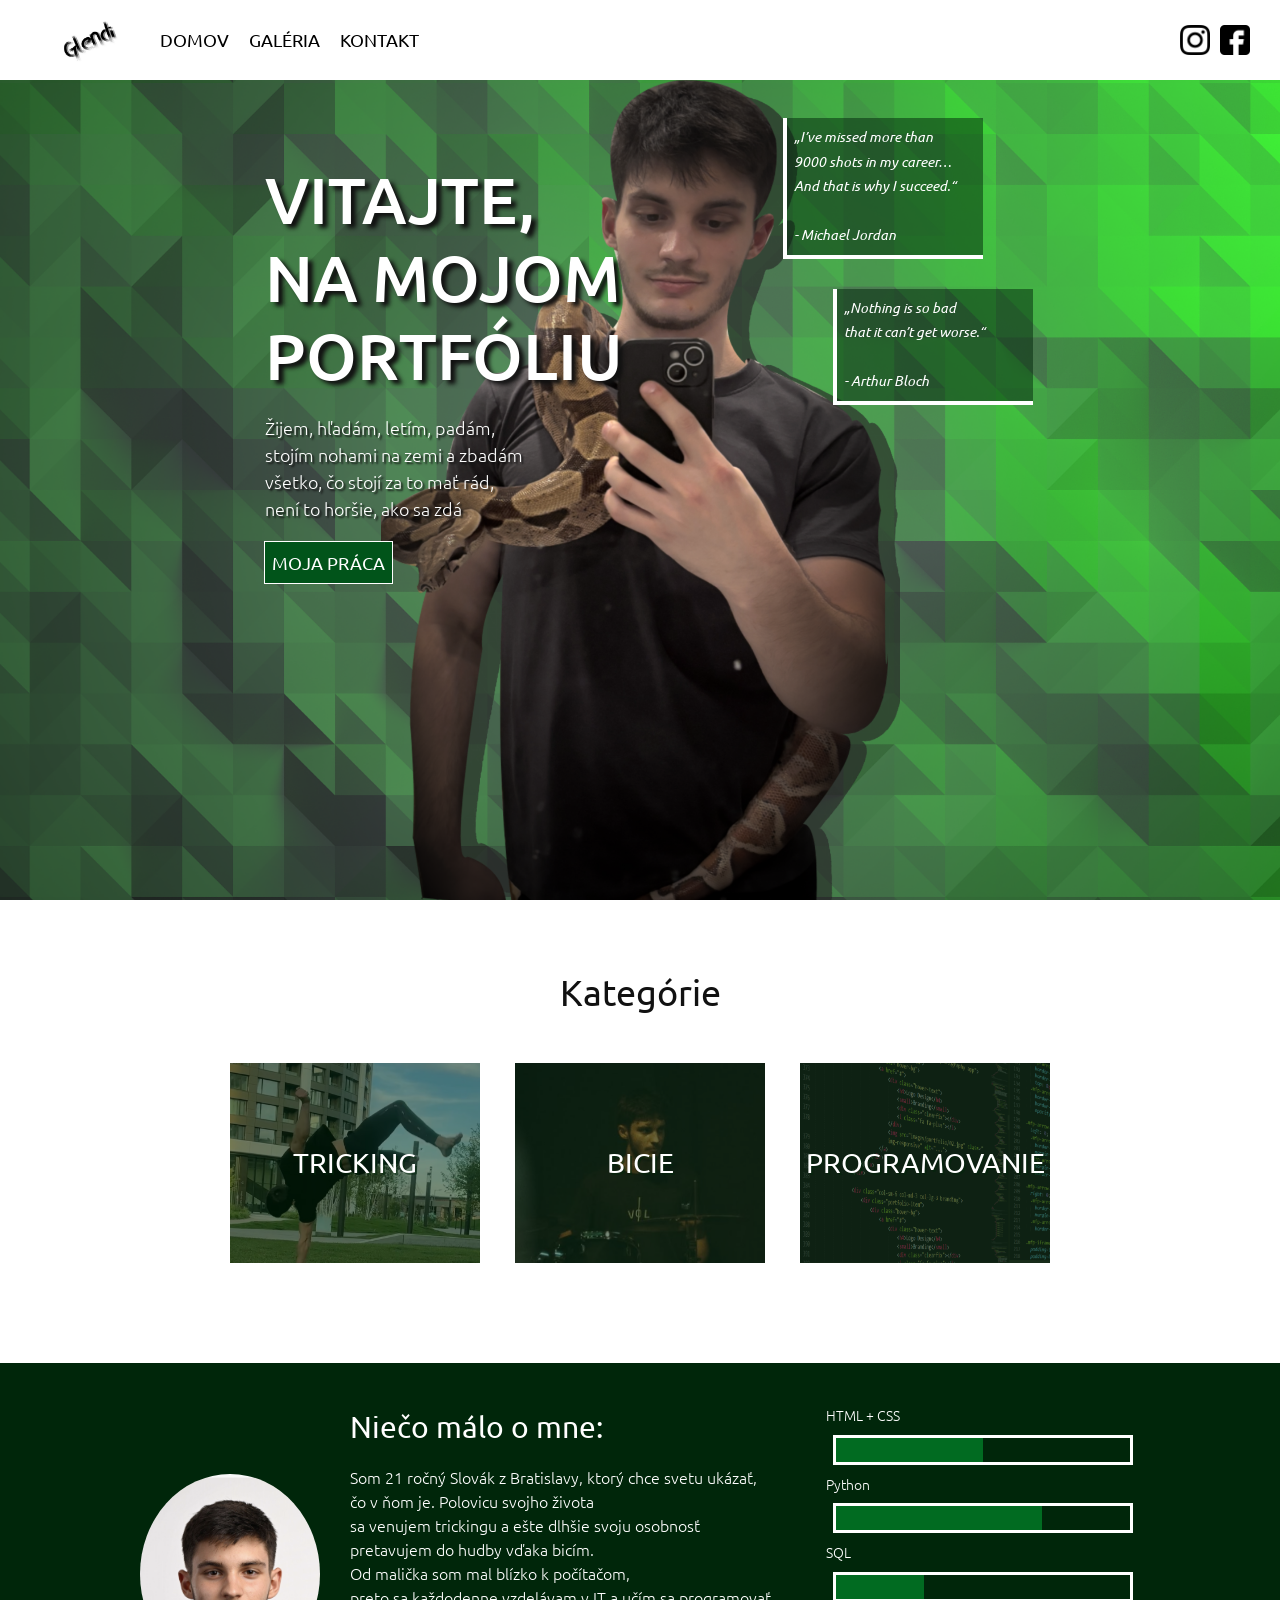
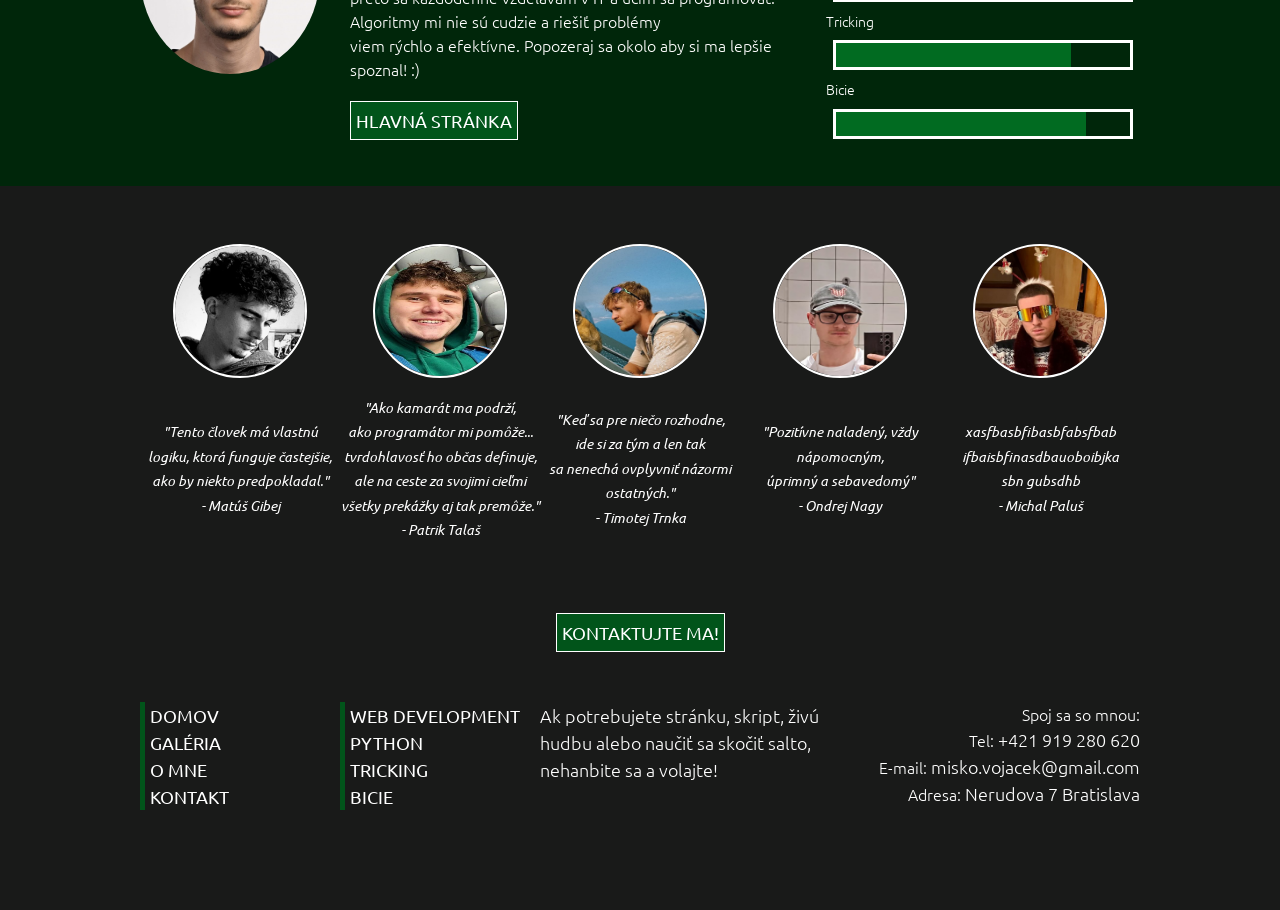
==== commit 5edee8b2: "robim responívnu verziu pre mobily, nikdy som asi nerobil nič nezrozumiteľné jak css" ====
--- a/index.html
+++ b/index.html
@@ -9,6 +9,8 @@
     <link rel="preconnect" href="https://fonts.gstatic.com" crossorigin>
     <link href="https://fonts.googleapis.com/css2?family=Ubuntu:ital,wght@0,300;0,400;0,500;0,700;1,300;1,400;1,500;1,700&display=swap" rel="stylesheet">
     <!--LINKY NA CSS SÚBORY-->
+    <link rel="preload" as="image" href="img/instagram.png">
+    <link rel="preload" as="image" href="img/facebook.png">
     <link rel="stylesheet" href="css/reset.css">
     <link rel="stylesheet" href="css/main.css">
     <link rel="stylesheet" href="css/index.css">
@@ -18,7 +20,7 @@
     <!--HLAVIČKA-->
     <header class="header-main">
         <div class="header-main-pfp">
-            <img src="img/logo.jpg">
+            <img src="img/logo.jpg" alt="Moje Logo">
             <nav class="header-main-nav">
                 <ul>
                     <li><a href="index.html">Domov</a></li>
@@ -30,38 +32,41 @@
         <div class="header-main-sm">
             <a href="https://www.instagram.com/tricking_glend/"><div class="header-main-sm-ig"></div></a>
             <a href="https://www.facebook.com/michal.vojacek.161/about"><div class="header-main-sm-fb"></div></a>
-            </div>
         </div>
     </header>
     <!--ÚVODNÁ STRÁNKA-->
     <main>
-        <div class="main-intro">
-            <h1>Vitajte,<br>na mojom<br>portfóliu</h1>
-            <p>Žijem, hľadám, letím, padám,<br>stojím nohami na zemi a zbadám<br>
-            všetko, čo stojí za to mať rád,<br>není to horšie, ako sa zdá</p>
-            <a href="#">Moja práca</a>
-        </div>
-        <div class="main-quotes">
-            <p>„I’ve missed more than<br>9000 shots in my career…<br>And that is why I succeed.“
-            <br><br> - Michael Jordan</p>
-            <p>„Nothing is so bad<br>that it can’t get worse.“<br><br> - Arthur Bloch</p>
+        <div class="main-flex">
+            <div class="main-intro">
+                <h1>Vitajte,<br>na mojom<br>portfóliu</h1>
+                <p>Žijem, hľadám, letím, padám,<br>stojím nohami na zemi a zbadám<br>
+                všetko, čo stojí za to mať rád,<br>není to horšie, ako sa zdá</p>
+                <a href="#">Moja práca</a>
+            </div>
+            <div class="main-quotes">
+                <p>„I’ve missed more than<br>9000 shots in my career…<br>And that is why I succeed.“
+                <br><br> - Michael Jordan</p>
+                <p>„Nothing is so bad<br>that it can’t get worse.“<br><br> - Arthur Bloch</p>
+            </div>
         </div>
     </main>
     <!--SEKCIA KATEGÓRIÍ-->
     <section class="index-category">
-        <p>Kategórie</p>
-        <a href="#" class="index-category-box">
-            <h3>Tricking</h3>
-            <div class="dark-overlay"></div>
-        </a>
-        <a href="#" class="index-category-box">
-            <h3>Bicie</h3>
-            <div class="dark-overlay"></div>
-        </a>
-        <a href="#" class="index-category-box">
-            <h3>Programovanie</h3>
-            <div class="dark-overlay"></div>
-        </a>
+        <div class="wrapper-main index-category-flex">
+            <p>Kategórie</p>
+            <a href="#" class="index-category-box">
+                <h2>Tricking</h2>
+                <div class="dark-overlay"></div>
+            </a>
+            <a href="#" class="index-category-box">
+                <h2>Bicie</h2>
+                <div class="dark-overlay"></div>
+            </a>
+            <a href="#" class="index-category-box">
+                <h2>Programovanie</h2>
+                <div class="dark-overlay"></div>
+            </a>
+        </div>
     </section>
     <!--SEKCIA O MNE-->
     <section class="index-about">
@@ -111,8 +116,9 @@
             </div>
             <div class="footer-testemoni">
                 <img src="img/patrik_talas.jpg" alt="Fotka Patrika Talaša">
-                <p>afiasifibasbfiabsifbias<br>bifbaisbfioabsiofbfiabsibf<br>ia
-                bsifbaisf<br> - Patrik Talaš</p>
+                <p>"Ako kamarát ma podrží,<br>ako programátor mi pomôže...<br>
+                tvrdohlavosť ho občas definuje,<br>ale na ceste za svojimi cieľmi<br>
+                všetky prekážky aj tak premôže." - Patrik Talaš</p>
             </div>
             <div class="footer-testemoni">
                 <img src="img/timotej_trnka.jpg" alt="Fotka Timoteja Trnku">
@@ -121,8 +127,8 @@
             </div>
             <div class="footer-testemoni">
                 <img src="img/ondrej_nagy.jpg" alt="Fotka Ondreja Nagya">
-                <p>xasnibiasbfbaisbfiabsi<br>fbaisbifbaisbfibasbfsifbaisb<br>ifb
-                aisbfbasf<br> - Ondrej Nagy</p>
+                <p>"Pozitívne naladený, vždy nápomocným,<br>
+                úprimný a sebavedomý"<br> - Ondrej Nagy</p>
             </div>
             <div class="footer-testemoni">
                 <img src="img/michal_palus.jpg" alt="Fotka Michala Paluša">
@@ -131,7 +137,7 @@
             </div>
             <a href="#" class="footer-main-getintouch">Kontaktujte ma!</a>
             <div class="footer-site-map">
-                <ul class="footer-nav">
+                <ul>
                     <li><a href="#">Domov</a></li>
                     <li><a href="#">Galéria</a></li>
                     <li><a href="#">O mne</a></li>
@@ -145,8 +151,8 @@
                 </ul>
                 <ul>
                     <li>
-                        <p>Ak potrebujete stránku, skript, živú hudbu alebo<br>
-                        naučiť sa skočiť salto, nehanbite sa a volajte!</p>
+                        <p>Ak potrebujete stránku, skript, živú<br>hudbu alebo
+                        naučiť sa skočiť salto,<br> nehanbite sa a volajte!</p>
                     </li>
                 </ul>
                 <ul>
--- a/css/main.css
+++ b/css/main.css
@@ -4,28 +4,22 @@
    --site-color-1: #00260a;
    --site-color-2: #01541a;
    --site-color-3: #016b21;
+   font-size: 62.5%; /*lepšie je to nastaviť percentuálne pre prípad, že má niekto nastavené väčšie písmo*/
 }
 
 body {
     background-color: var(--site-color-1);
-}
-
-/*PRELOAD OBRÁZKOV*/
-
-body:after {
-    content: url(../img/instagram.png)  url(../img/facebook.png);
-    position: absolute;
-    height: 0;
-    width: 0;
-    z-index: -1;
-    overflow: hidden;
+    overflow-x: hidden;
 }
 
 /*Wrapper na zarovnanie contentu po celej stránke*/
 
 .wrapper-main{
-    width: 1000px;
+    width: 100%;
+    max-width: 1000px;
     margin: 0 auto;
+    padding: 0;
+    box-sizing: border-box;
 }
 
 /*ZÁKLADNÉ NASTAVENIA PRVKOV*/
@@ -38,8 +32,8 @@
 }
 
 p {
-    font-size: 14px;
-    line-height: 18px;
+    font-size: 1.4rem;
+    line-height: 1.75;
     color: white;
     font-family: "Ubuntu", sans-serif;
     font-weight:200;
@@ -47,8 +41,8 @@
 
 a {
     cursor: pointer;
-    font-size: 18px;
-    line-height: 22px;
+    font-size: 1.8rem;
+    line-height: 1.5;
     color: white;
     font-family: "Ubuntu", sans-serif;
     text-transform: uppercase;
@@ -214,8 +208,8 @@
 }
 
 .footer-site-map ul:nth-child(3) p {
-    font-size: 18px;
-    line-height: 20px;
+    font-size: 1.8rem;
+    line-height: 1.5;
 }
 
 .footer-site-map ul:nth-child(4) {
@@ -225,8 +219,8 @@
 .footer-site-map ul:nth-child(4) li {
     text-align: right;
     color: white;
-    font-size: 16px;
-    line-height: 20px;
+    font-size: 1.6rem;
+    line-height: 1.5;
     color: white;
     font-family: "Ubuntu", sans-serif;
     font-weight:200;
@@ -234,11 +228,63 @@
 
 .footer-site-map-contact {
     text-transform: none;
-    font-size: 18px;
-    line-height: 20px;
+    font-size: 1.8rem;
+    line-height: 1.5;
 }
 
 .footer-site-map-contact:hover {
     color: var(--site-color-3);
 }
 
+/*RESPONSIVITA PRE OSTATNÉ ZARIADENIA*/
+
+@media only screen and (max-width: 600px) {
+
+    .header-main-pfp {
+        padding-left: 20px;
+    }
+
+    .header-main-nav {
+        display: none;
+    }
+
+    .footer-testemoni {
+        display: none;
+    }
+
+    .footer-main-flex {
+        justify-content: flex-start;
+    }
+
+    .footer-site-map {
+        flex-direction: column;
+        row-gap: 20px;
+        padding: 0;
+        justify-content: flex-start;
+    }
+
+    .footer-site-map a {
+        font-size: 1.5rem;
+    }
+
+    .footer-site-map-contact {
+        font-size: 1.5rem;
+    }
+
+    .footer-main-getintouch {
+        display: none;
+    }
+
+    .footer-site-map ul:nth-child(1), .footer-site-map ul:nth-child(2) {
+        flex-basis: auto;
+        width: 100%;
+    }
+
+    .footer-site-map ul:nth-child(3) {
+        flex-basis: 100px;
+    }
+
+    .footer-site-map ul:nth-child(4) li {
+        text-align: left;
+    }
+}
--- a/css/index.css
+++ b/css/index.css
@@ -6,9 +6,12 @@
     background-color: var(--site-color-1); /*ak je v jednom z linknutych css suborov nastavena premenna, da sa pouzit aj v ostatnych suboroch*/
     margin-top: 80px;
     background-image: url(../img/hero_page.png), url(../img/pozadie.png); /*prvy je vzdy na vrchu*/
-    background-size: 100vh, cover; /*ak je viac obrazkov nastavenych ako pozadie, da sa pisat dva parametre do jedneho riadku*/
+    background-size: contain, cover; /*ak je viac obrazkov nastavenych ako pozadie, da sa pisat dva parametre do jedneho riadku*/
     background-repeat: no-repeat;
     background-position: bottom, center;
+}
+
+.main-flex {
     display: flex;
     justify-content: center; /*horizontalne do stredu*/
     align-items: center; /*vertikalne do stredu*/
@@ -18,13 +21,14 @@
     position: relative;
     right: 100px;
     bottom: 50px;
+    top: 80px;
     display: grid;
     row-gap: 20px;
 }
 
 main .main-intro h1{
-    font-size: 65px;
-    line-height: 73px;
+    font-size: 6.5rem;
+    line-height: 1.2;
     text-shadow: 5px 4px 4px #111;
 }
 
@@ -42,8 +46,8 @@
 }
 
 main .main-intro p {
-    font-size: 18px;
-    line-height: 22px;
+    font-size: 1.8rem;
+    line-height: 1.5;
     text-shadow: 2px 2px 2px #111;
 }
 
@@ -61,7 +65,7 @@
     background-blend-mode: difference;
     width: 200px;
     font-style: italic;
-    line-height: 20px;
+    line-height: 1.75;
     padding: 7px;
     border-left: 4px solid white; /*border: width style color*/
     border-bottom: 4px solid white; /*border je z vnutra, outline je z vonka*/
@@ -77,6 +81,9 @@
     width: 100%;
     padding: 60px 0 100px 0;
     background-color: white;
+}
+
+.index-category-flex {
     display: flex;
     justify-content: center;
     column-gap: 35px;
@@ -87,7 +94,7 @@
     width: 250px;
     height: 200px;
     background-color: red;
-    font-size: 32px;
+    font-size: 3.2rem;
     font-family: "Ubuntu", sans-serif;
     color: white;
     align-content: center;
@@ -103,13 +110,12 @@
     transform: scale(1.1);
 }
 
-.index-category-box h3 {
-    font-size: 28px;
+.index-category-box h2 {
+    font-size: 2.8rem;
     font-family: "Ubuntu", sans-serif;
     color: white;
     text-align: center;
     text-shadow: 2px 2px 0px #00260a80; /*takto sa robi tie textu, xoffset yoffset blur farba*/
-    line-height: 38px;
     position: relative;
     z-index: 200;
 }
@@ -131,7 +137,7 @@
     color: #111;
     text-align: center;
     font-weight: 400;
-    font-size: 36px;
+    font-size: 3.6rem;
     padding-bottom: 40px;
     flex-basis: 100%; /*flex basis je pociatocna velkost prvku predtym ako flexbox rozdeli miesto*/
 }
@@ -157,7 +163,7 @@
 
 .index-about {
     background-color: var(--site-color-1);
-    height: 400px;
+    height: fit-content;
     padding: 40px;
 }
 
@@ -188,12 +194,12 @@
     color: white;
     font-family: "Ubuntu", sans-serif;
     font-weight: 400;
-    font-size: 30px;
+    font-size: 3rem;
 }
 
 .index-about-text p {
-    font-size: 16px;
-    line-height: 20px;
+    font-size: 1.6rem;
+    line-height: 1.5;
     font-weight: 100; 
 }
 
@@ -241,3 +247,59 @@
     width: 85%;
 }
 
+@media only screen and (max-width: 600px) {
+    main .main-intro {
+        right: 0;
+        top: 20px;
+        left: 20px;
+    }
+
+    main {
+        background-size: 70vw, cover;
+        height: calc(100vh - 160px);
+    };
+
+    .main-flex {
+        flex-direction: column;
+        align-items: normal;
+    }
+
+    main .main-intro h1{
+        font-size: 4rem;
+        padding-bottom: 20px;
+    }
+
+    main .main-quotes {
+        display: none;
+    }
+
+    .index-category-box {
+        margin-bottom: 20px;
+    }
+
+    .index-category {
+        padding: 20px 0 0 0;
+    }
+
+    .index-about-image {
+        display: none;
+    }
+
+    .index-about-skill-bar {
+        width: 100%;
+    }
+
+    .index-about-flex {
+        flex-direction: column;
+
+    }
+
+    .index-about-text {
+        align-items: center;
+        row-gap: 20px;
+        margin-bottom: 20px;
+    }
+
+}
+
+
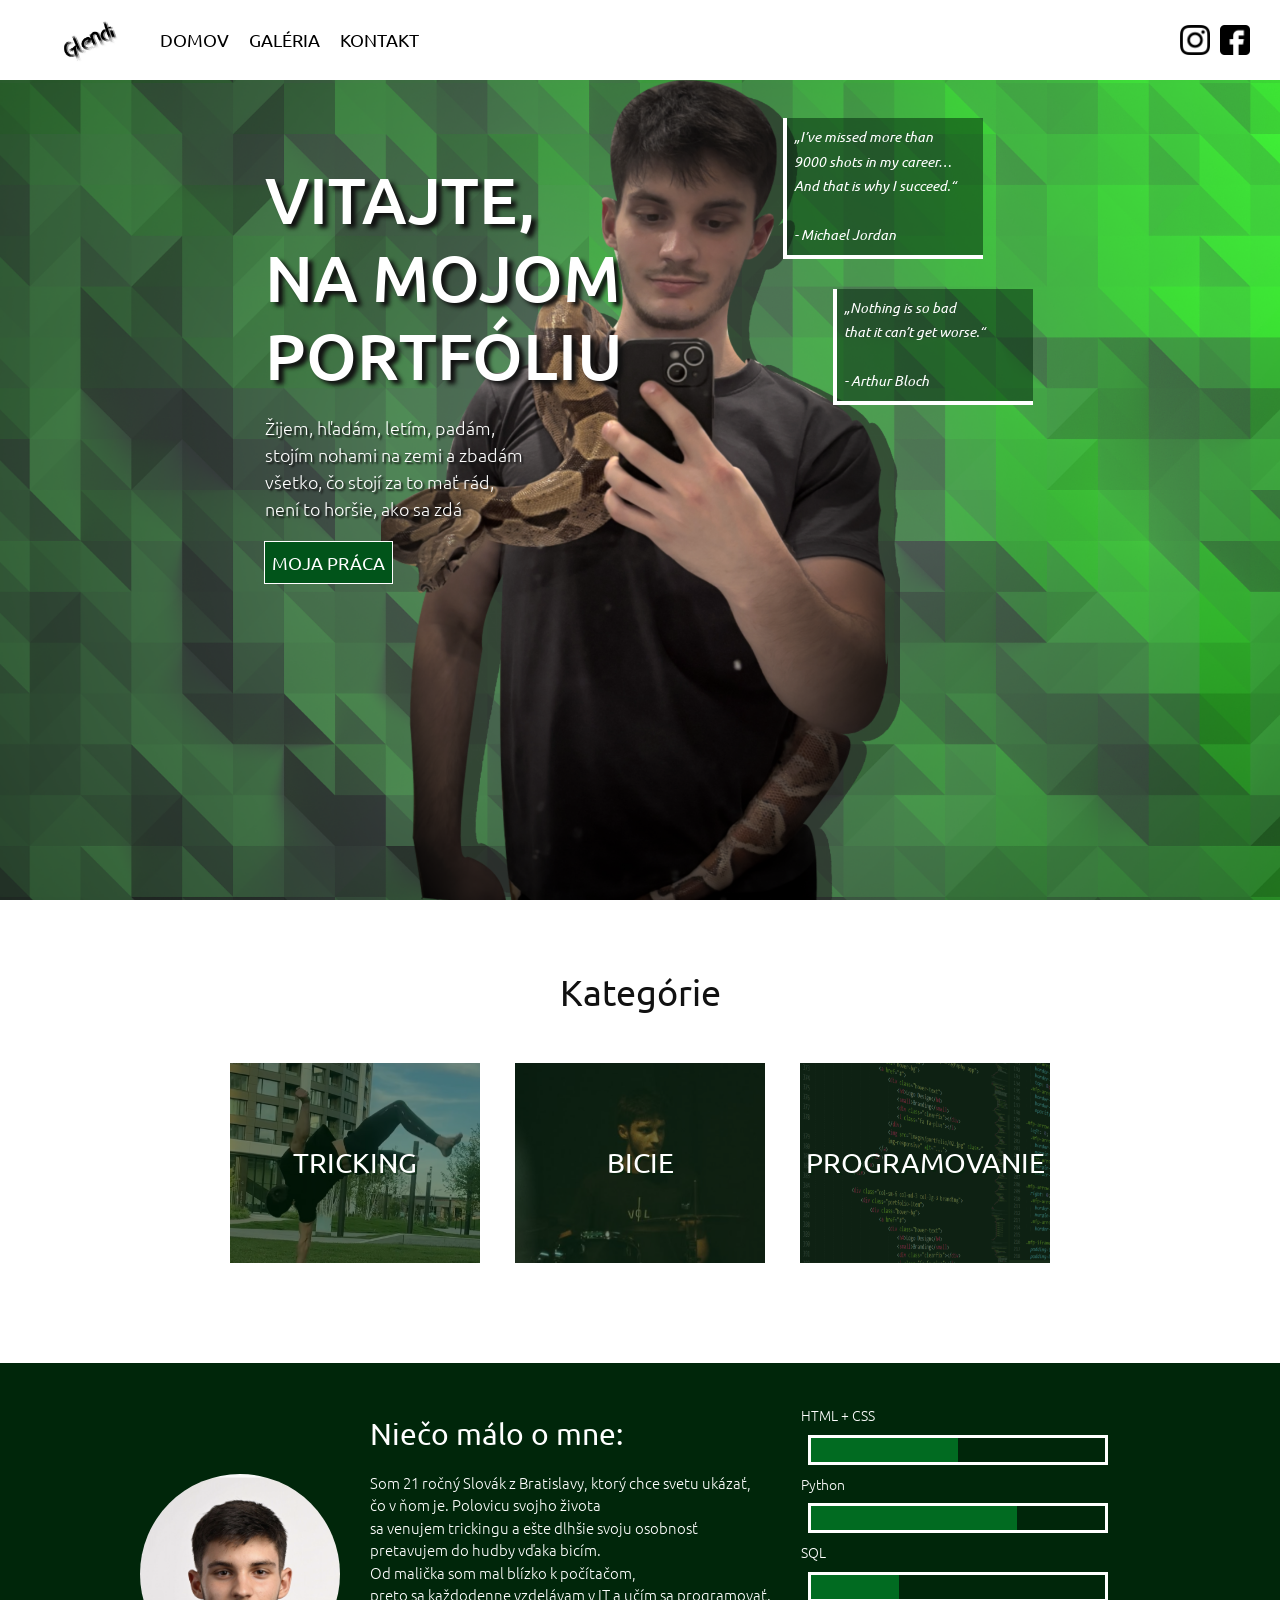
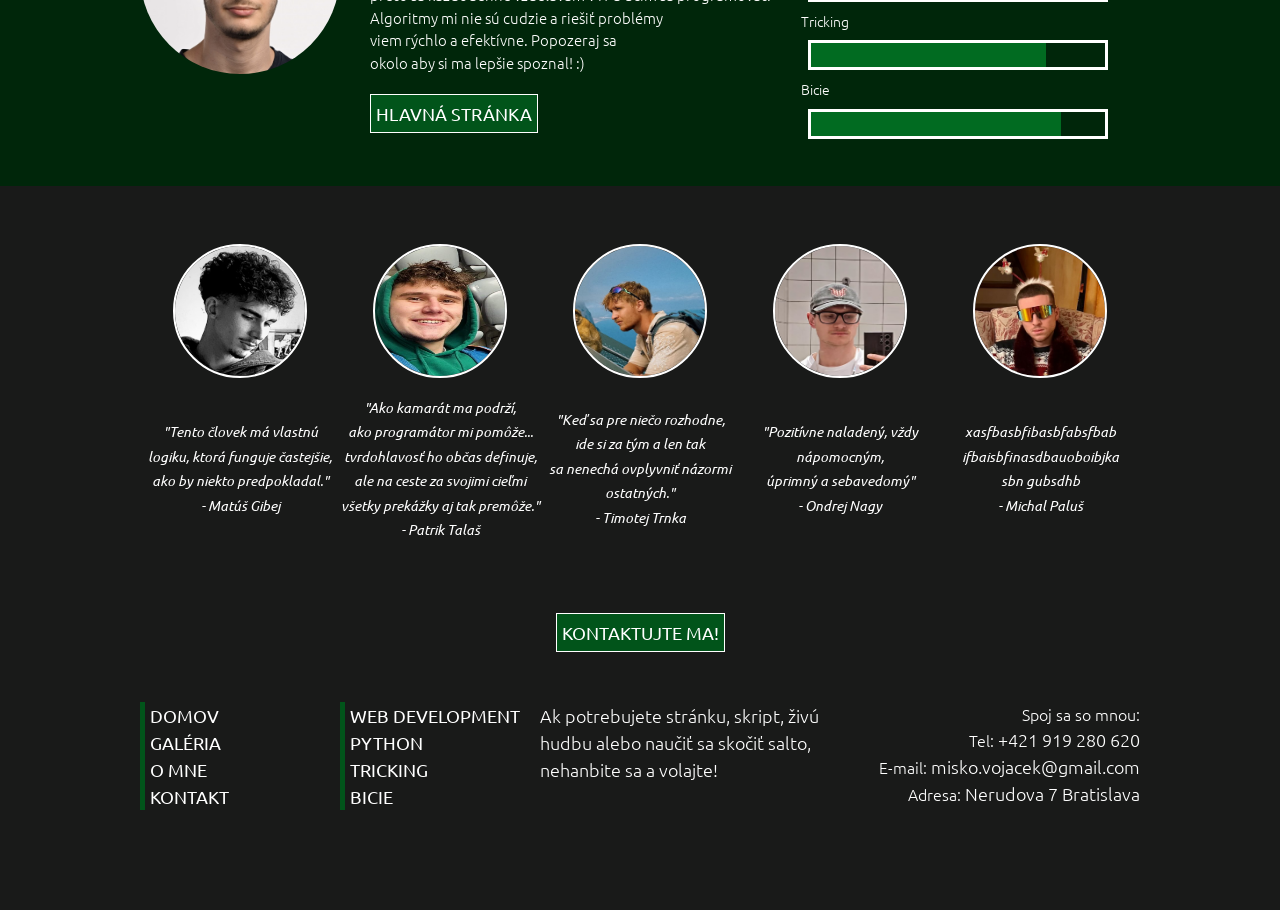
==== commit 17df23f8: "dorobil som media query pre 600 a menej pixelov, už to funguje pekne" ====
--- a/index.html
+++ b/index.html
@@ -79,7 +79,7 @@
                 pretavujem do hudby vďaka bicím.<br>Od malička som mal blízko k počítačom,<br>
                 preto sa každodenne vzdelávam v IT a učím sa programovať.<br>
                 Algoritmy mi nie sú cudzie a riešiť problémy<br>
-                viem rýchlo a efektívne. Popozeraj sa okolo aby si ma lepšie spoznal! :) </p>
+                viem rýchlo a efektívne. Popozeraj sa<br> okolo aby si ma lepšie spoznal! :) </p>
                 <a href="index.html">Hlavná stránka</a>
             </div>
             <div class="index-about-skill">
--- a/css/main.css
+++ b/css/main.css
@@ -19,7 +19,6 @@
     max-width: 1000px;
     margin: 0 auto;
     padding: 0;
-    box-sizing: border-box;
 }
 
 /*ZÁKLADNÉ NASTAVENIA PRVKOV*/
@@ -240,8 +239,21 @@
 
 @media only screen and (max-width: 600px) {
 
+    .wrapper-main {
+        margin: 0;
+    }
+
+    .header-main {
+        width: 100vw;
+        height: 10vh;
+    }
+
     .header-main-pfp {
         padding-left: 20px;
+    }
+
+    .header-main-sm {
+        padding-right: 20px;
     }
 
     .header-main-nav {
--- a/css/index.css
+++ b/css/index.css
@@ -33,7 +33,6 @@
 }
 
 main .main-intro a {
-    display: block;
     background-color: var(--site-color-2);
     width: fit-content;
     padding: 7px;
@@ -169,7 +168,7 @@
 
 .index-about-flex {
     display: flex;
-    justify-content: center;
+    justify-content: left;
     align-items: center;
     column-gap: 30px;
 }
@@ -198,7 +197,7 @@
 }
 
 .index-about-text p {
-    font-size: 1.6rem;
+    font-size: 1.5rem;
     line-height: 1.5;
     font-weight: 100; 
 }
@@ -249,19 +248,18 @@
 
 @media only screen and (max-width: 600px) {
     main .main-intro {
-        right: 0;
+        right: auto;
+        left: auto;
         top: 20px;
-        left: 20px;
     }
 
     main {
-        background-size: 70vw, cover;
-        height: calc(100vh - 160px);
+        background-size: 80vw, cover;
+        height: 90vh;
     };
 
     .main-flex {
         flex-direction: column;
-        align-items: normal;
     }
 
     main .main-intro h1{
@@ -273,6 +271,12 @@
         display: none;
     }
 
+    .main-intro a {
+        margin-top: 30vh;
+        margin-left: auto;
+        margin-right: auto;
+    }
+
     .index-category-box {
         margin-bottom: 20px;
     }
@@ -281,25 +285,35 @@
         padding: 20px 0 0 0;
     }
 
+    .index-about {
+        padding: 0;
+    }
+
     .index-about-image {
         display: none;
     }
 
     .index-about-skill-bar {
-        width: 100%;
+        width: 90%;
+        align-items: center;
     }
 
     .index-about-flex {
-        flex-direction: column;
-
+        display: revert;/*Vráti display na pôvodné nastavenie ako by ho prehliadač vnímal*/
     }
 
     .index-about-text {
         align-items: center;
-        row-gap: 20px;
         margin-bottom: 20px;
     }
 
-}
-
-
+    .index-about-text h2 {
+        padding-top: 20px;
+    }
+
+    .index-about-skill {
+        padding-bottom: 20px;
+    }
+}
+
+
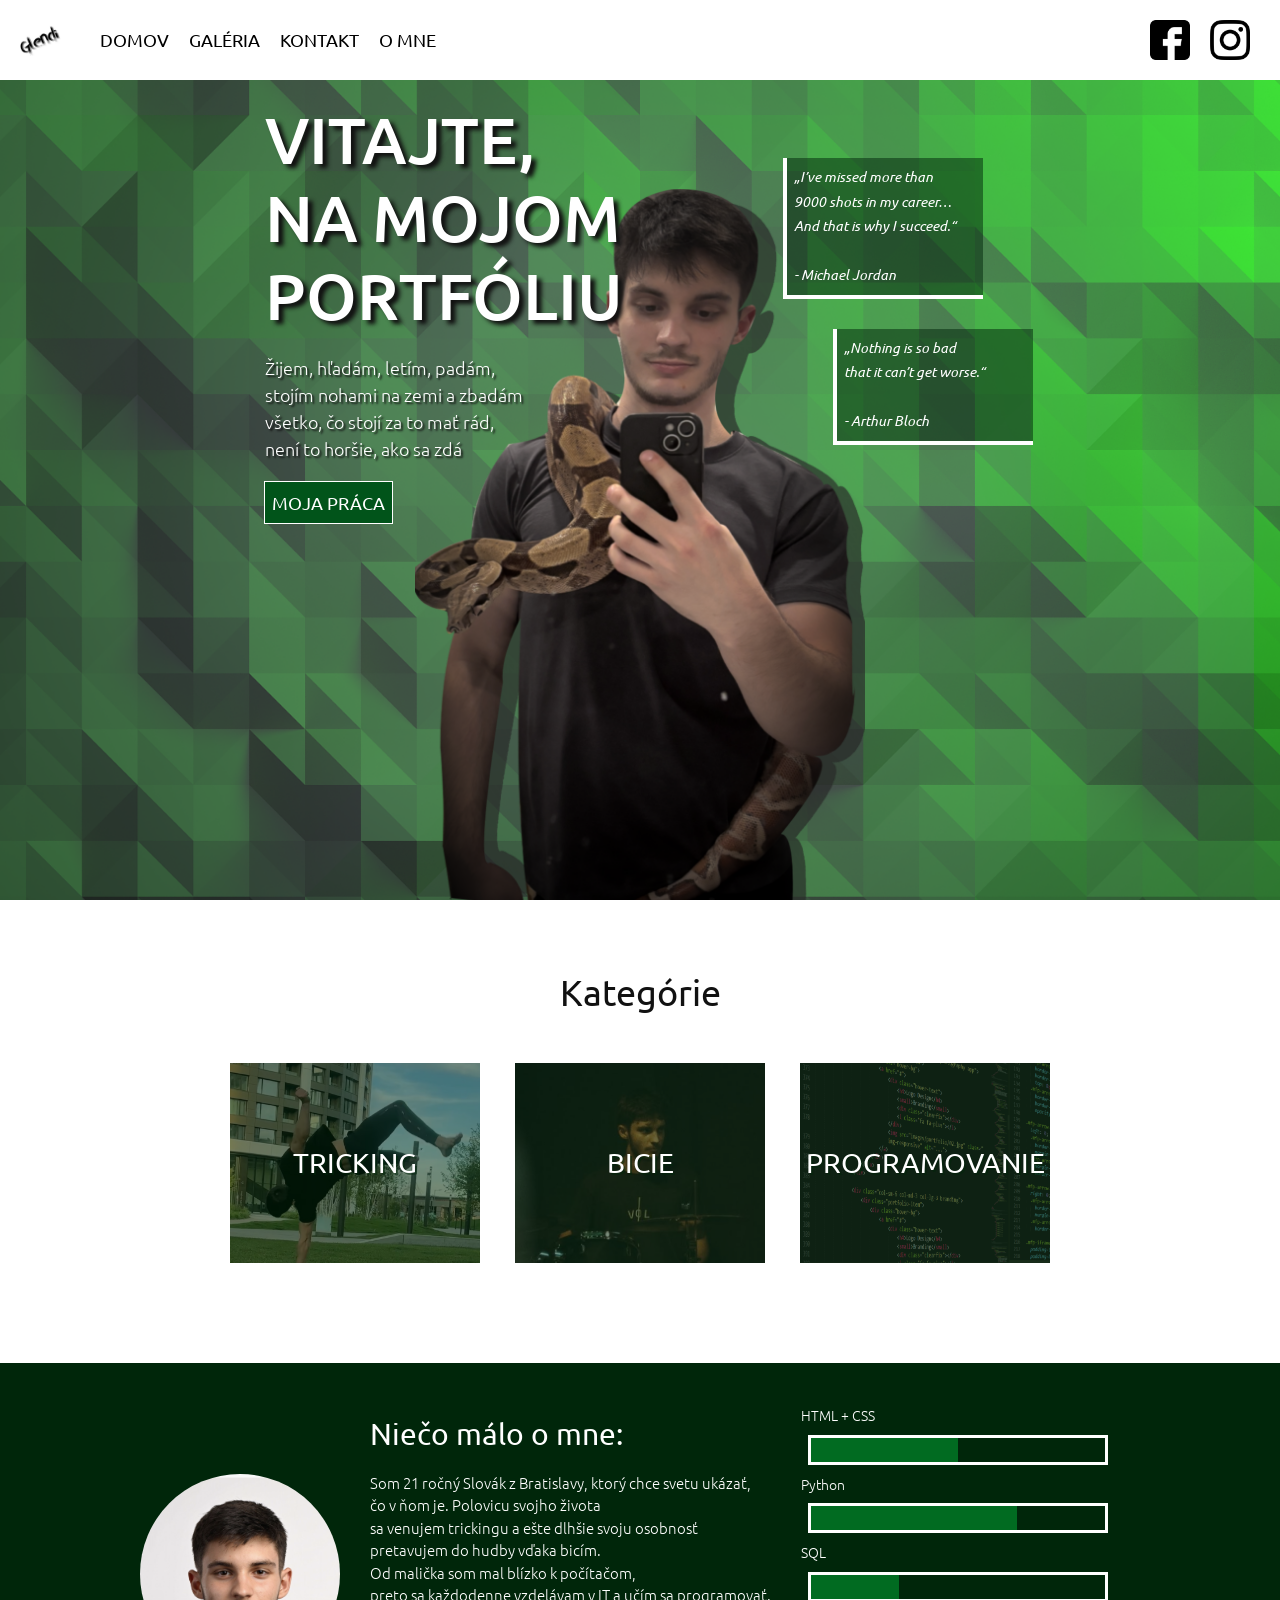
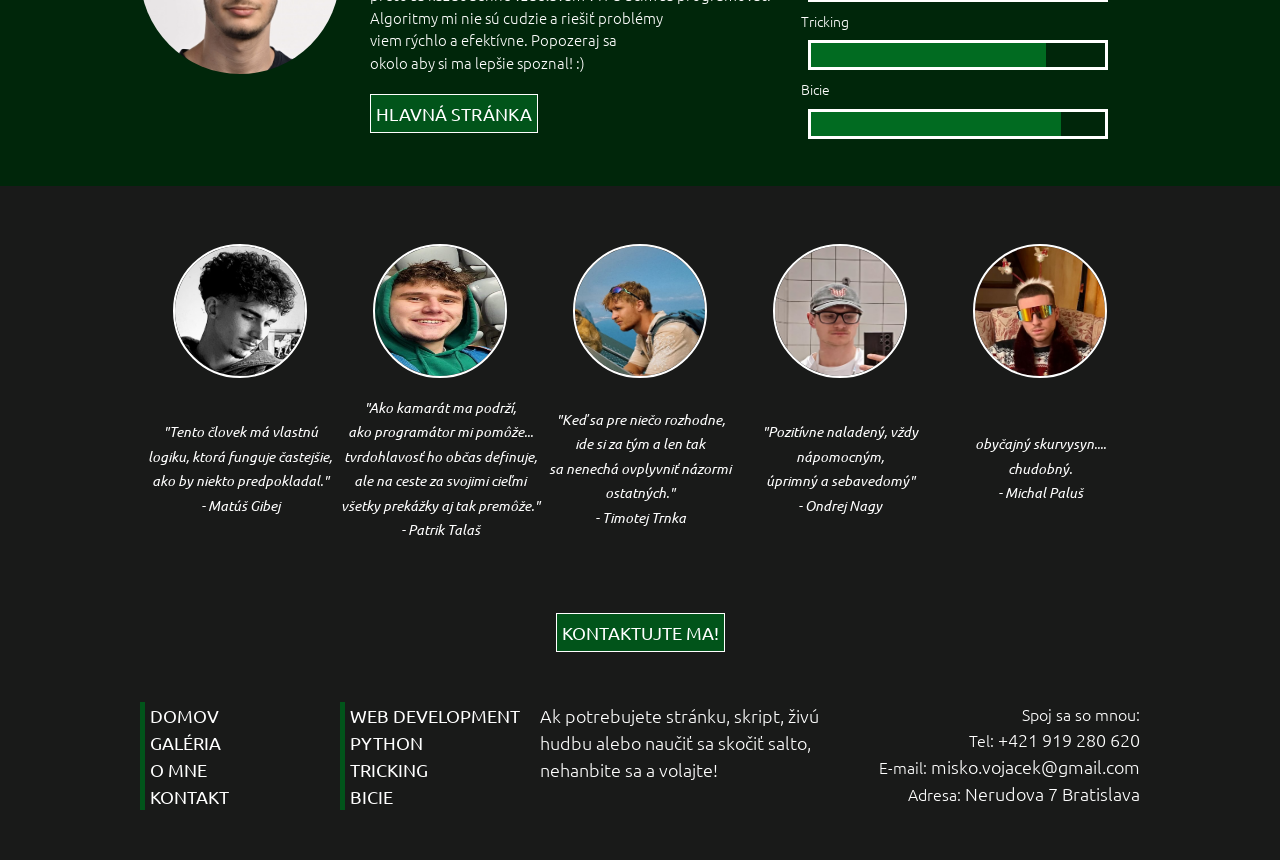
==== commit 0fe5692d: "spravil som dropdown navigačku pre mobilnú verziu, vlasy mi dorástli naspäť, len som musel prepísať " ====
--- a/index.html
+++ b/index.html
@@ -8,6 +8,8 @@
     <link rel="preconnect" href="https://fonts.googleapis.com">
     <link rel="preconnect" href="https://fonts.gstatic.com" crossorigin>
     <link href="https://fonts.googleapis.com/css2?family=Ubuntu:ital,wght@0,300;0,400;0,500;0,700;1,300;1,400;1,500;1,700&display=swap" rel="stylesheet">
+    <!--FAVICON-->
+    <link rel="icon" href="img/favicon.ico" type="image/x-icon">
     <!--LINKY NA CSS SÚBORY-->
     <link rel="preload" as="image" href="img/instagram.png">
     <link rel="preload" as="image" href="img/facebook.png">
@@ -17,21 +19,25 @@
     <title>Michal Vojáček - Portfólio</title>
 </head>
 <body>
+    <div class="mobile-menu-button">
+        <img src="img/burger_menu.png" alt="burger menu icon">
+    </div>
     <!--HLAVIČKA-->
+    <div class="header-main-logo">
+        <img src="img/logo.jpg" alt="Moje Logo">
+    </div>
     <header class="header-main">
-        <div class="header-main-pfp">
-            <img src="img/logo.jpg" alt="Moje Logo">
-            <nav class="header-main-nav">
-                <ul>
-                    <li><a href="index.html">Domov</a></li>
-                    <li><a href="#">Galéria</a></li>
-                    <li><a href="#">Kontakt</a></li>  
-                </ul>
-            </nav>
-        </div>
+        <nav class="header-main-nav">
+            <ul>
+                <li><a href="index.html">Domov</a></li>
+                <li><a href="#">Galéria</a></li>
+                <li><a href="#">Kontakt</a></li> 
+                <li><a href="#">O mne</a></li>  
+            </ul>
+        </nav>
         <div class="header-main-sm">
-            <a href="https://www.instagram.com/tricking_glend/"><div class="header-main-sm-ig"></div></a>
-            <a href="https://www.facebook.com/michal.vojacek.161/about"><div class="header-main-sm-fb"></div></a>
+            <a href="#"><div id="sm-fb"></div></a>
+            <a href="#"><div id="sm-ig"></div></a>
         </div>
     </header>
     <!--ÚVODNÁ STRÁNKA-->
@@ -132,8 +138,7 @@
             </div>
             <div class="footer-testemoni">
                 <img src="img/michal_palus.jpg" alt="Fotka Michala Paluša">
-                <p>xasfbasbfibasbfabsfbab<br>ifbaisbfinasdbauoboibjka<br>sbn
-                gubsdhb<br> - Michal Paluš</p>
+                <p>obyčajný skurvysyn....<br>chudobný.<br> - Michal Paluš</p>
             </div>
             <a href="#" class="footer-main-getintouch">Kontaktujte ma!</a>
             <div class="footer-site-map">
@@ -165,4 +170,23 @@
         </div>
     </footer>
 </body>
+<script>
+        let headerMain = document.querySelector(".header-main");
+        let headerMobileButton = document.querySelector(".mobile-menu-button img");
+        let headerMoblieButtonBg = document.querySelector(".mobile-menu-button");
+        let isMenuOpen = false;
+
+        headerMobileButton.onclick = function() {
+            if (!isMenuOpen) {
+                headerMain.style.display = "flex";
+                isMenuOpen = true;
+                headerMoblieButtonBg.style.width = "50%";
+            }
+            else if (isMenuOpen){
+                headerMain.style.display = "none";
+                isMenuOpen = false;
+                headerMoblieButtonBg.style.width = "100%";
+            }
+        }
+    </script>
 </html>
--- a/css/main.css
+++ b/css/main.css
@@ -4,6 +4,7 @@
    --site-color-1: #00260a;
    --site-color-2: #01541a;
    --site-color-3: #016b21;
+   --menu-count: 4;
    font-size: 62.5%; /*lepšie je to nastaviť percentuálne pre prípad, že má niekto nastavené väčšie písmo*/
 }
 
@@ -49,87 +50,104 @@
 
 /*SEKCIA HEADER*/
 
+.mobile-menu-button {
+        display: none;
+        padding-right: 10px;
+    }
+
 .header-main {
+    width: 100%;
     height: 80px;
-    top: 0;
-    width: 100%;
-    background-color: white;
     display: flex;
     justify-content: space-between;
     position: fixed;
-    z-index: 1000;
-}
-
-.header-main-pfp {
+    top: 0;
+    background-color: #fff;
+    padding: 0 30px 0 80px;
+    z-index: 100;
+}
+
+.header-main-nav {
+    display: flex;
+    padding: 0 10px;
+}
+
+.header-main-logo {
+    display: flex;
+    width: fit-content;
+    height: 60px;
+    align-items: center;
+    align-self: center;
+    position: fixed;
+    z-index: 200;
+    top: 10px;
+    left: 10px;
+}
+
+.header-main-logo img{
     height: 100%;
-    width: fit-content;
-    display: flex;
-    padding-left: 50px;
-}
-
-.header-main-pfp img {
+}
+
+.header-main ul {
+    height: 100%;
+    display: flex;
+    flex-grow: 1;
+    list-style: none;
+    align-self: center;
+    margin-right: 80px;
+}
+
+.header-main ul li a {
+    display: block;
+    height: 100%;
+    line-height: 80px;
+    padding: 0 10px;
+    color: #000;
+    background-color: #fff;
+    transition: color ease-in-out 150ms;
+}
+
+.header-main ul li a:hover {
+    color: var(--site-color-3);
+    background-color: #626362;
+}
+
+.header-main-sm {
+    display: flex;
+    align-self: center;
     height: 80px;
-}
-
-.header-main-nav {
+    margin-left: auto;
+    column-gap: 20px;
+    align-items: center;
+}
+
+.header-main-sm a {
     height: 100%;
-    width: fit-content;
-    padding-left: 20px;
-}
-
-.header-main-nav ul{
-    list-style: none; /*zabrani bulletpointom, odrazkam atd*/
-}
-
-.header-main-nav ul li{
-    display: inline;
-    float: left; /*pritlaci k sebe kontent aby som si urcil medzery ja*/
-}
-
-.header-main-nav ul li a{
-    padding: 0 10px; /*rovnako ako 0 10px 0 10px*/
-    font-family: "Ubuntu", sans-serif;
-    line-height: 80px; /*vertikalne oddelenie, nastavi vysku v ktorej sa vycentruje kontent*/
-    color: black;
-    display: block; /*bude sa spravat ako block a nie text*/
-    height: 100%; /*vyska rovnaka jak vyska hlavicky zaisti ze nemusim kliknut priamo na text aby som otvoril link*/
-    transition: color 0.15s ease-in-out; /*transition sa pridava na base, nie na hover*/
-}
-
-.header-main-nav ul li a:hover{
-    color: var(--site-color-3);
-}
-
-.header-main-sm {
-    height: 100%;
-    width: fit-content;
-    padding: 0 30px;
-    display: flex;
-    align-items: center; /*vertikalny stred*/
-    column-gap: 10px;
-}
-
-.header-main-sm-ig {
-    background-image: url(../img/instagram_black.png);
-    width: 30px;
-    height: 30px;
+    display: block;
+    align-content: center;
+    cursor: pointer;
+}
+
+.header-main-sm div {
     background-size: cover;
     background-repeat: no-repeat;
-}
-
-.header-main-sm-fb {
+    height: 40px;
+    width: 40px;
+}
+
+#sm-fb {
     background-image: url(../img/facebook_black.png);
-    width: 30px;
-    height: 30px;
-    background-size: cover; /*pokrytie celeho divka*/
-    background-repeat: no-repeat;
-}
-
-.header-main-sm-fb:hover{
+}
+
+#sm-ig {
+    background-image: url(../img/instagram_black.png);
+}
+
+#sm-fb:hover {
     background-image: url(../img/facebook.png);
 }
 
-.header-main-sm-ig:hover{
+#sm-ig:hover {
     background-image: url(../img/instagram.png);
 }
 
@@ -137,7 +155,7 @@
 
 .footer-main {
     width: 100%;
-    padding: 60px 0 50px 0;
+    padding-top: 60px;
     background-color: #191a19;
 }
 
@@ -244,20 +262,69 @@
     }
 
     .header-main {
-        width: 100vw;
-        height: 10vh;
-    }
-
-    .header-main-pfp {
-        padding-left: 20px;
+        display: none;
+        height: 100vh;
+        flex-direction: column;
+        flex-wrap: wrap;
+        justify-content: flex-start;
+        padding: 0;
+    }
+
+    .header-main-logo {
+        height: 80px;
+        position: absolute;
+        padding: 10px;
+        top: 0;
+        left: 0;
+        z-index: 300;
+    }
+
+    .header-main-nav {
+        flex-direction: column;
+        margin-top: 100px;
+    }
+
+    .header-main-nav ul {
+        flex-direction: column;
+        align-items: center;
+        margin-right: 0;
+    }
+
+    .header-main-nav ul li a {
+        font-size: 2.5rem;
+    }
+
+    .mobile-menu-button {
+        position: absolute;
+        top: 0;
+        right: 0;
+        display: flex;
+        justify-content: flex-end;
+        width: 100%;
+        height: 80px;
+        z-index: 200;
+        background-color: #fff;
     }
 
     .header-main-sm {
-        padding-right: 20px;
-    }
-
-    .header-main-nav {
-        display: none;
+        flex-direction: column;
+        height: 150px;
+        margin: 10px 0 0 0;
+        row-gap: 30px;
+    }
+
+    .header-main-sm div {
+        height: 60px;
+        width: 60px;
+    }
+
+    .mobile-menu-button img {
+        height: 60px;
+        align-self: center;
+    }
+
+    .footer-main {
+        padding: 20px 0 20px 0;
     }
 
     .footer-testemoni {
--- a/css/index.css
+++ b/css/index.css
@@ -2,11 +2,10 @@
 
 main {
     width: 100%;
-    height: calc(100vh - 80px);
+    height: 100vh;
     background-color: var(--site-color-1); /*ak je v jednom z linknutych css suborov nastavena premenna, da sa pouzit aj v ostatnych suboroch*/
-    margin-top: 80px;
     background-image: url(../img/hero_page.png), url(../img/pozadie.png); /*prvy je vzdy na vrchu*/
-    background-size: contain, cover; /*ak je viac obrazkov nastavenych ako pozadie, da sa pisat dva parametre do jedneho riadku*/
+    background-size: 50vh, cover; /*ak je viac obrazkov nastavenych ako pozadie, da sa pisat dva parametre do jedneho riadku*/
     background-repeat: no-repeat;
     background-position: bottom, center;
 }
@@ -21,7 +20,7 @@
     position: relative;
     right: 100px;
     bottom: 50px;
-    top: 80px;
+    top: 100px;
     display: grid;
     row-gap: 20px;
 }
@@ -56,6 +55,7 @@
     position: relative;
     left: 60px;
     bottom: 30px;
+    top: 90px;
     width: 15vw;
 }
 
@@ -250,12 +250,13 @@
     main .main-intro {
         right: auto;
         left: auto;
-        top: 20px;
+        top: 100px;
+        row-gap: 0;
     }
 
     main {
         background-size: 80vw, cover;
-        height: 90vh;
+        height: 100vh;
     };
 
     .main-flex {
@@ -272,7 +273,7 @@
     }
 
     .main-intro a {
-        margin-top: 30vh;
+        margin-top: 40vh;
         margin-left: auto;
         margin-right: auto;
     }
